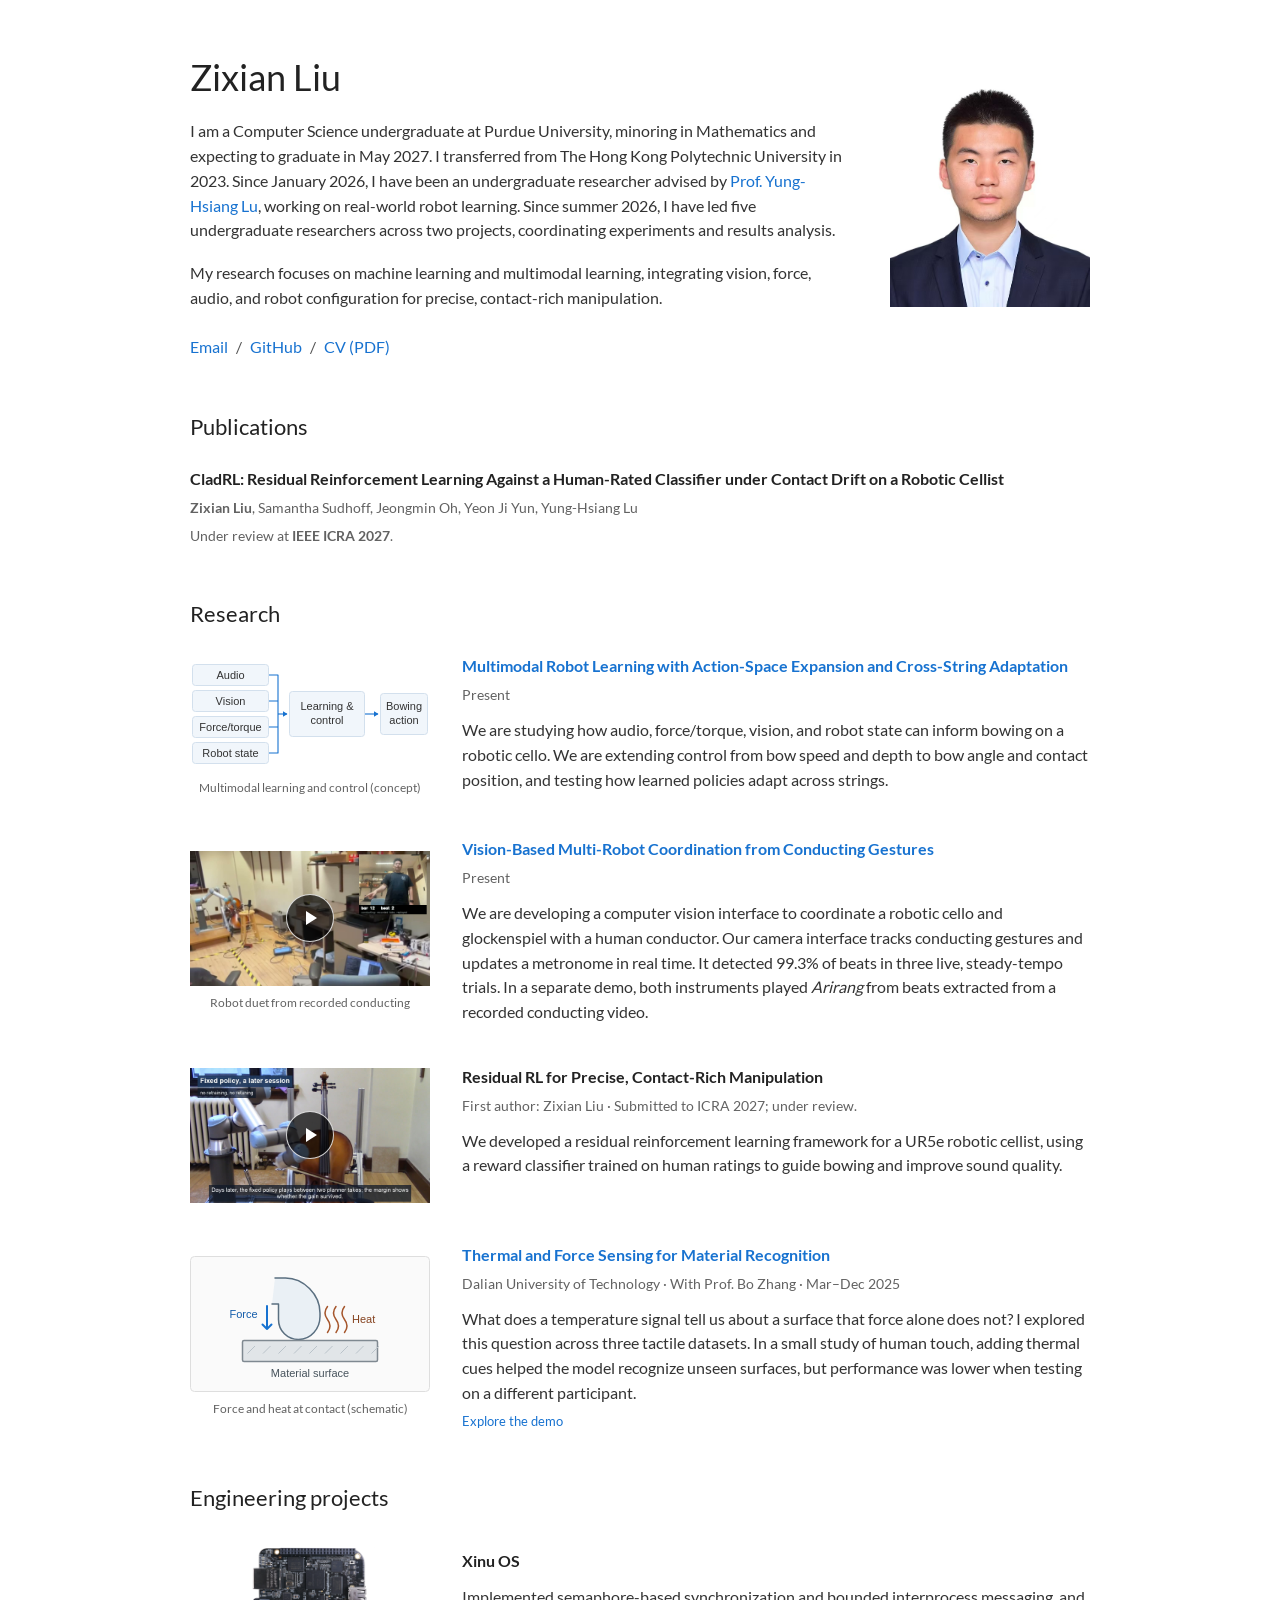
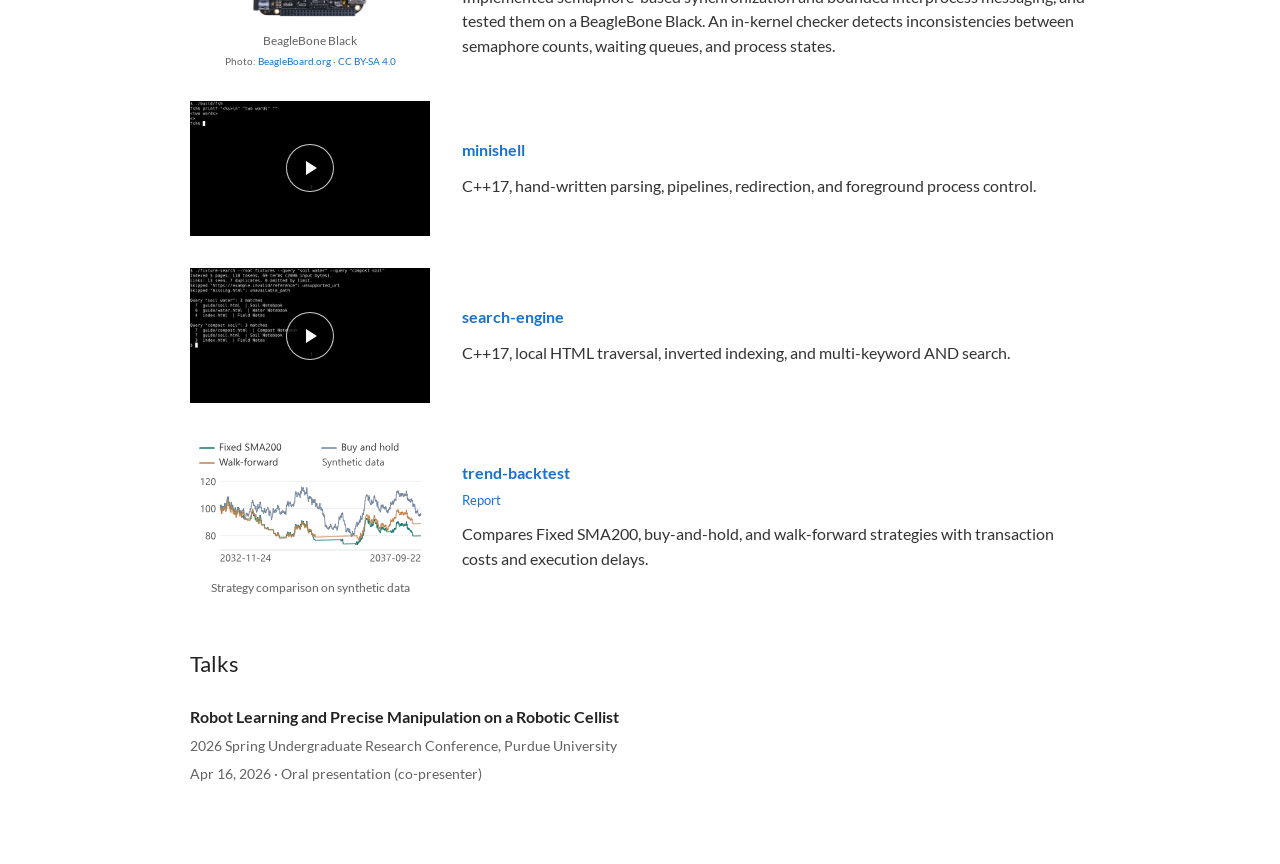
==== index.html @ 32e6c897 "Lead with publications and describe conducting research" ====
<!doctype html>
<html lang="en"><head><meta charset="utf-8"><meta name="viewport" content="width=device-width, initial-scale=1"><meta name="description" content="Zixian Liu, Computer Science undergraduate at Purdue University. Research in robot learning and contact-rich manipulation."><title>Zixian Liu</title><link rel="icon" href="data:,"><link rel="stylesheet" href="styles.css"></head>
<body><a class="skip" href="#main">Skip to content</a>
<main id="main"><header class="intro"><img class="portrait" src="assets/portrait.jpg" alt="Zixian Liu" width="531" height="650"><h1>Zixian Liu</h1><p class="bio bio-history">I am a Computer Science undergraduate at Purdue University, minoring in Mathematics and expecting to graduate in May 2027. I transferred from The Hong Kong Polytechnic University in 2023. Since January 2026, I have been an undergraduate researcher advised by <a href="https://engineering.purdue.edu/~yunglu/" target="_blank" rel="noopener noreferrer">Prof. Yung-Hsiang Lu</a>, working on real-world robot learning. Since summer 2026, I have led five undergraduate researchers across two projects, coordinating experiments and results analysis.</p><p class="bio bio-interests">My research focuses on machine learning and multimodal learning, integrating vision, force, audio, and robot configuration for precise, contact-rich manipulation.</p><p class="links"><a href="mailto:liu3866@purdue.edu">Email</a><span class="separator" aria-hidden="true">/</span><a href="https://github.com/Kevin-Liu-PU" target="_blank" rel="noopener noreferrer">GitHub</a><span class="separator" aria-hidden="true">/</span><a href="assets/Zixian-Liu-CV.pdf" target="_blank" rel="noopener noreferrer">CV (PDF)</a></p></header>
<section id="publications"><h2>Publications</h2>
<article class="talk-item"><h3>CladRL: Residual Reinforcement Learning Against a Human-Rated Classifier under Contact Drift on a Robotic Cellist</h3>
<p class="meta"><strong>Zixian Liu</strong>, Samantha Sudhoff, Jeongmin Oh, Yeon Ji Yun, Yung-Hsiang Lu</p>
<p class="meta">Under review at <strong>IEEE ICRA 2027</strong>.</p></article>
</section>
<section id="research"><h2>Research</h2><article class="research-item with-media"><figure class="research-media multimodal-visual"><img src="assets/multimodal-concept.svg" alt="Conceptual flow from audio, vision, force/torque, and robot state through learning and control to bowing action; a research direction, not a fixed implemented architecture." width="240" height="114"><figcaption>Multimodal learning and control (concept)</figcaption></figure><div class="research-text"><h3><a href="https://github.com/Kevin-Liu-PU/robotic-cellist" target="_blank" rel="noopener noreferrer">Multimodal Robot Learning with Action-Space Expansion and Cross-String Adaptation</a></h3><p class="meta">Present</p><p class="description">We are studying how audio, force/torque, vision, and robot state can inform bowing on a robotic cello. We are extending control from bow speed and depth to bow angle and contact position, and testing how learned policies adapt across strings.</p></div></article><article class="research-item project-row" id="hand-gesture-conducting"><figure class="project-visual"><div class="video-player"><div class="video-frame"><video tabindex="0" controls playsinline preload="metadata" width="1136" height="640" poster="assets/projects/robot-duet-poster.jpg" aria-label="A Mini Robotic Concert: Human Conducting and Multi-Robot Coordination demonstration video"><source src="assets/projects/robot-duet.mp4" type="video/mp4">Your browser does not support embedded video. <a href="assets/projects/robot-duet.mp4" target="_blank" rel="noopener noreferrer">Open demo video</a>.</video><button class="video-play" type="button" aria-label="Play A Mini Robotic Concert: Human Conducting and Multi-Robot Coordination demonstration video" hidden><svg viewBox="0 0 24 24" aria-hidden="true" focusable="false"><path d="M8 5v14l11-7z" fill="currentColor"/></svg></button></div><p class="video-status" role="status" hidden></p></div><figcaption>Robot duet from recorded conducting</figcaption></figure><div class="project-summary"><h3><a href="https://github.com/Kevin-Liu-PU/mini-robotic-concert" target="_blank" rel="noopener noreferrer">Vision-Based Multi-Robot Coordination from Conducting Gestures</a></h3><p class="meta">Present</p><p class="description">We are developing a computer vision interface to coordinate a robotic cello and glockenspiel with a human conductor. Our camera interface tracks conducting gestures and updates a metronome in real time. It detected 99.3% of beats in three live, steady-tempo trials. In a separate demo, both instruments played <i>Arirang</i> from beats extracted from a recorded conducting video.</p></div></article><article class="research-item with-media"><figure class="research-media"><div class="video-player"><div class="video-frame"><video tabindex="0" controls playsinline preload="none" width="1280" height="720" poster="assets/robotic-cellist-poster.jpg" aria-label="Robotic Cellist demonstration video"><source src="assets/robotic-cellist-homepage.mp4" type="video/mp4">Your browser does not support embedded video. <a href="assets/robotic-cellist-homepage.mp4" target="_blank" rel="noopener noreferrer">Open demo video</a>.</video><button class="video-play" type="button" aria-label="Play Robotic Cellist demonstration video" hidden><svg viewBox="0 0 24 24" aria-hidden="true" focusable="false"><path d="M8 5v14l11-7z" fill="currentColor"/></svg></button></div><p class="video-status" role="status" hidden></p></div></figure><div class="research-text"><h3>Residual RL for Precise, Contact-Rich Manipulation</h3><p class="meta">First author: Zixian Liu · Submitted to ICRA 2027; under review.</p><p class="description">We developed a residual reinforcement learning framework for a UR5e robotic cellist, using a reward classifier trained on human ratings to guide bowing and improve sound quality.</p></div></article>
<article class="research-item project-row" id="thermal-tactile-sensing">
  <figure class="project-visual"><a href="thermal-tactile-sensing.html" aria-label="Explore the tactile sensing demo"><img src="assets/projects/thermal-tactile-sensing.svg" alt="Illustration of a fingertip contacting a surface, with force and heat flow marked separately." width="480" height="272"></a><figcaption>Force and heat at contact (schematic)</figcaption></figure>
  <div class="project-summary"><h3><a href="thermal-tactile-sensing.html">Thermal and Force Sensing for Material Recognition</a></h3><p class="meta">Dalian University of Technology &middot; With Prof. Bo Zhang &middot; Mar–Dec 2025</p>
  <p class="description">What does a temperature signal tell us about a surface that force alone does not? I explored this question across three tactile datasets. In a small study of human touch, adding thermal cues helped the model recognize unseen surfaces, but performance was lower when testing on a different participant.</p>
  <p class="project-links"><a href="thermal-tactile-sensing.html#demo">Explore the demo</a></p></div>
</article></section>
<section id="projects" class="engineering"><h2>Engineering projects</h2><ul class="project-list"><li class="project-row"><figure class="project-visual xinu-photo"><a class="project-image-link" href="assets/projects/beaglebone-black.webp" aria-label="View BeagleBone Black reference photograph" target="_blank" rel="noopener noreferrer"><img src="assets/projects/beaglebone-black.webp" alt="Official BeagleBone Black reference photograph by BeagleBoard.org." width="2317" height="1508"></a><figcaption>BeagleBone Black<span class="photo-credit">Photo: <a href="https://docs.beagleboard.org/boards/beaglebone/black/ch10.html" target="_blank" rel="noopener noreferrer">BeagleBoard.org</a> &middot; <a href="https://creativecommons.org/licenses/by-sa/4.0/" target="_blank" rel="license noopener noreferrer">CC BY-SA 4.0</a></span></figcaption></figure><div class="project-summary"><h3>Xinu OS</h3><p class="description">Implemented semaphore-based synchronization and bounded interprocess messaging, and tested them on a BeagleBone Black. An in-kernel checker detects inconsistencies between semaphore counts, waiting queues, and process states.</p></div></li><li class="project-row"><figure class="project-visual"><div class="video-player"><div class="video-frame"><video tabindex="0" controls playsinline preload="metadata" width="1348" height="760" poster="assets/projects/minishell-poster.jpg" aria-label="minishell demonstration video"><source src="assets/projects/minishell.mp4" type="video/mp4">Your browser does not support embedded video. <a href="assets/projects/minishell.mp4" target="_blank" rel="noopener noreferrer">Open video</a>.</video><button class="video-play" type="button" aria-label="Play minishell demonstration video" hidden><svg viewBox="0 0 24 24" aria-hidden="true" focusable="false"><path d="M8 5v14l11-7z" fill="currentColor"/></svg></button></div><p class="video-status" role="status" hidden></p></div></figure><div class="project-summary"><h3><a href="https://github.com/Kevin-Liu-PU/minishell" target="_blank" rel="noopener noreferrer">minishell</a></h3><p class="description">C++17, hand-written parsing, pipelines, redirection, and foreground process control.</p></div></li><li class="project-row"><figure class="project-visual"><div class="video-player"><div class="video-frame"><video tabindex="0" controls playsinline preload="metadata" width="1348" height="760" poster="assets/projects/search-engine-poster.jpg" aria-label="search-engine demonstration video"><source src="assets/projects/search-engine.mp4" type="video/mp4">Your browser does not support embedded video. <a href="assets/projects/search-engine.mp4" target="_blank" rel="noopener noreferrer">Open video</a>.</video><button class="video-play" type="button" aria-label="Play search-engine demonstration video" hidden><svg viewBox="0 0 24 24" aria-hidden="true" focusable="false"><path d="M8 5v14l11-7z" fill="currentColor"/></svg></button></div><p class="video-status" role="status" hidden></p></div></figure><div class="project-summary"><h3><a href="https://github.com/Kevin-Liu-PU/search-engine" target="_blank" rel="noopener noreferrer">search-engine</a></h3><p class="description">C++17, local HTML traversal, inverted indexing, and multi-keyword AND search.</p></div></li><li class="project-row"><figure class="project-visual"><a class="project-image-link" href="assets/projects/trend-backtest-comparison.svg" aria-label="View the three-strategy comparison on synthetic data" target="_blank" rel="noopener noreferrer"><img src="assets/projects/trend-backtest-comparison.svg" alt="Synthetic data equity curves for Fixed SMA200, Buy and hold, and Walk-forward strategies over the same evaluation period, all starting at 100." width="240" height="136"></a><figcaption>Strategy comparison on synthetic data</figcaption></figure><div class="project-summary"><h3><a href="https://github.com/Kevin-Liu-PU/trend-backtest" target="_blank" rel="noopener noreferrer">trend-backtest</a></h3><p class="project-links"><a href="https://kevin-liu-pu.github.io/trend-backtest/" target="_blank" rel="noopener noreferrer">Report</a></p><p class="description">Compares Fixed SMA200, buy-and-hold, and walk-forward strategies with transaction costs and execution delays.</p></div></li></ul></section>
<section id="talks"><h2>Talks</h2><article class="talk-item"><h3>Robot Learning and Precise Manipulation on a Robotic Cellist</h3><p class="meta">2026 Spring Undergraduate Research Conference, Purdue University</p><p class="meta"><time datetime="2026-04-16">Apr 16, 2026</time> &middot; Oral presentation (co-presenter)</p></article></section>
</main><script src="video.js" defer></script></body></html>
---- styles.css ----
@font-face { font-family: Lato; font-style: normal; font-weight: 400; font-display: swap; src: url('assets/fonts/Lato-Regular.woff2') format('woff2'); }
@font-face { font-family: Lato; font-style: normal; font-weight: 700; font-display: swap; src: url('assets/fonts/Lato-Bold.woff2') format('woff2'); }
* { box-sizing: border-box; }
html { scroll-behavior: smooth; }
body { margin: 0; background: #fff; color: #333; font: 16px/1.55 Lato, Arial, sans-serif; }
main { width: min(100% - 64px, 900px); margin: 56px auto 80px; }
h1, h2, h3, p { margin: 0; }
h1 { grid-area: name; font-size: 36px; line-height: 1.2; font-weight: 400; color: #222; margin-bottom: 20px; }
h2 { font-size: 22px; line-height: 1.35; font-weight: 400; color: #222; margin-bottom: 26px; }
h3 { font-size: 16px; line-height: 1.5; font-weight: 700; color: #222; }
p + p { margin-top: 18px; }
a { color: #1772d0; text-decoration: none; }
a:hover { text-decoration: underline; }
a:focus-visible { outline: 2px solid #1772d0; outline-offset: 3px; }
strong { font-weight: 700; }
.intro { display: grid; grid-template-columns: minmax(0, 1fr) 200px; grid-template-areas: "name photo" "history photo" "interests photo" "links photo"; column-gap: 48px; align-items: start; }
.bio-history { grid-area: history; }
.bio-interests { grid-area: interests; }
.engineering .project-list { list-style: none; margin: 0; padding: 0; }
.project-row { display: grid; grid-template-columns: 240px minmax(0, 1fr); gap: 32px; align-items: center; }
.project-row + .project-row { margin-top: 32px; }
.project-visual { width: 240px; max-width: 100%; margin: 0; }
.project-image-link { display: block; cursor: zoom-in; }
.project-visual img { display: block; width: 100%; height: auto; }
.project-visual figcaption, .multimodal-visual figcaption { margin-top: 8px; color: #626262; font-size: 12px; line-height: 1.5; text-align: center; }
.photo-credit { display: block; margin-top: 4px; font-size: 10px; line-height: 1.5; }
.xinu-photo .project-image-link { width: 130px; max-width: 100%; margin-inline: auto; }
.project-summary { min-width: 0; }
.project-summary .project-links { display: flex; flex-wrap: wrap; gap: 8px 16px; margin-top: 6px; font-size: 13px; line-height: 1.5; }
.project-visual video { display: block; width: 100%; height: auto; background: #000; }
.portrait { grid-area: photo; display: block; width: 200px; height: auto; margin-top: 6px; }
.links { grid-area: links; margin-top: 24px; }
.links .separator { padding: 0 8px; color: #555; }
section { margin-top: 52px; }
article + article { margin-top: 40px; }
.meta { color: #626262; font-size: 14px; line-height: 1.55; margin-top: 6px; }
.description { max-width: 72ch; margin-top: 12px; }
.with-media { display: flex; align-items: flex-start; gap: 32px; }
.research-media { flex: 0 0 240px; margin: 3px 0 0; }
.multimodal-visual { width: 240px; max-width: 100%; }
.multimodal-visual img { display: block; width: 100%; height: auto; }
.research-media video { display: block; width: 100%; height: auto; aspect-ratio: 16 / 9; background: #000; }
.video-frame { position: relative; }
.video-play { position: absolute; top: 50%; left: 50%; transform: translate(-50%, -50%); display: grid; place-items: center; width: 48px; height: 48px; padding: 0; border: 1px solid rgba(255, 255, 255, .8); border-radius: 50%; background: rgba(0, 0, 0, .68); color: #fff; cursor: pointer; touch-action: manipulation; }
.video-play svg { display: block; width: 24px; height: 24px; }
.video-play:hover { background: rgba(0, 0, 0, .82); }
.video-play:focus-visible { outline: 3px solid #1772d0; outline-offset: 3px; }
.video-play:disabled { cursor: wait; }
.video-status { margin-top: 6px; color: #626262; font-size: 12px; line-height: 1.4; }
.video-play[hidden], .video-status[hidden] { display: none; }
.research-text { min-width: 0; }
.skip { position: absolute; top: -70px; left: 20px; padding: 6px 10px; background: #fff; }
.skip:focus { top: 5px; }
@media (max-width: 680px) {
  main { width: calc(100% - 40px); margin: 32px auto 56px; }
  .intro { grid-template-columns: minmax(0, 1fr) 96px; grid-template-areas: "name photo" "history history" "interests interests" "links links"; column-gap: 24px; }
  h1 { align-self: center; font-size: 32px; margin-bottom: 0; }
  .portrait { width: 96px; margin: 0; }
  .bio-history { margin-top: 24px; }
  .links { margin-top: 22px; }
  h2 { margin-bottom: 24px; }
  .with-media { display: block; }
  .research-media { max-width: 560px; margin: 0 0 20px; }
  .multimodal-visual { width: 100%; max-width: 320px; }
  .project-row { display: block; }
  .project-row + .project-row { margin-top: 32px; }
  .project-visual { width: 100%; max-width: 320px; margin-bottom: 16px; }
  section { margin-top: 40px; }
  article + article { margin-top: 34px; }
}
@media (prefers-reduced-motion: reduce) { html { scroll-behavior: auto; } }
@media print { .skip { display: none; } main { width: 100%; margin: 0; } section, article { break-inside: avoid; } a { color: inherit; } }
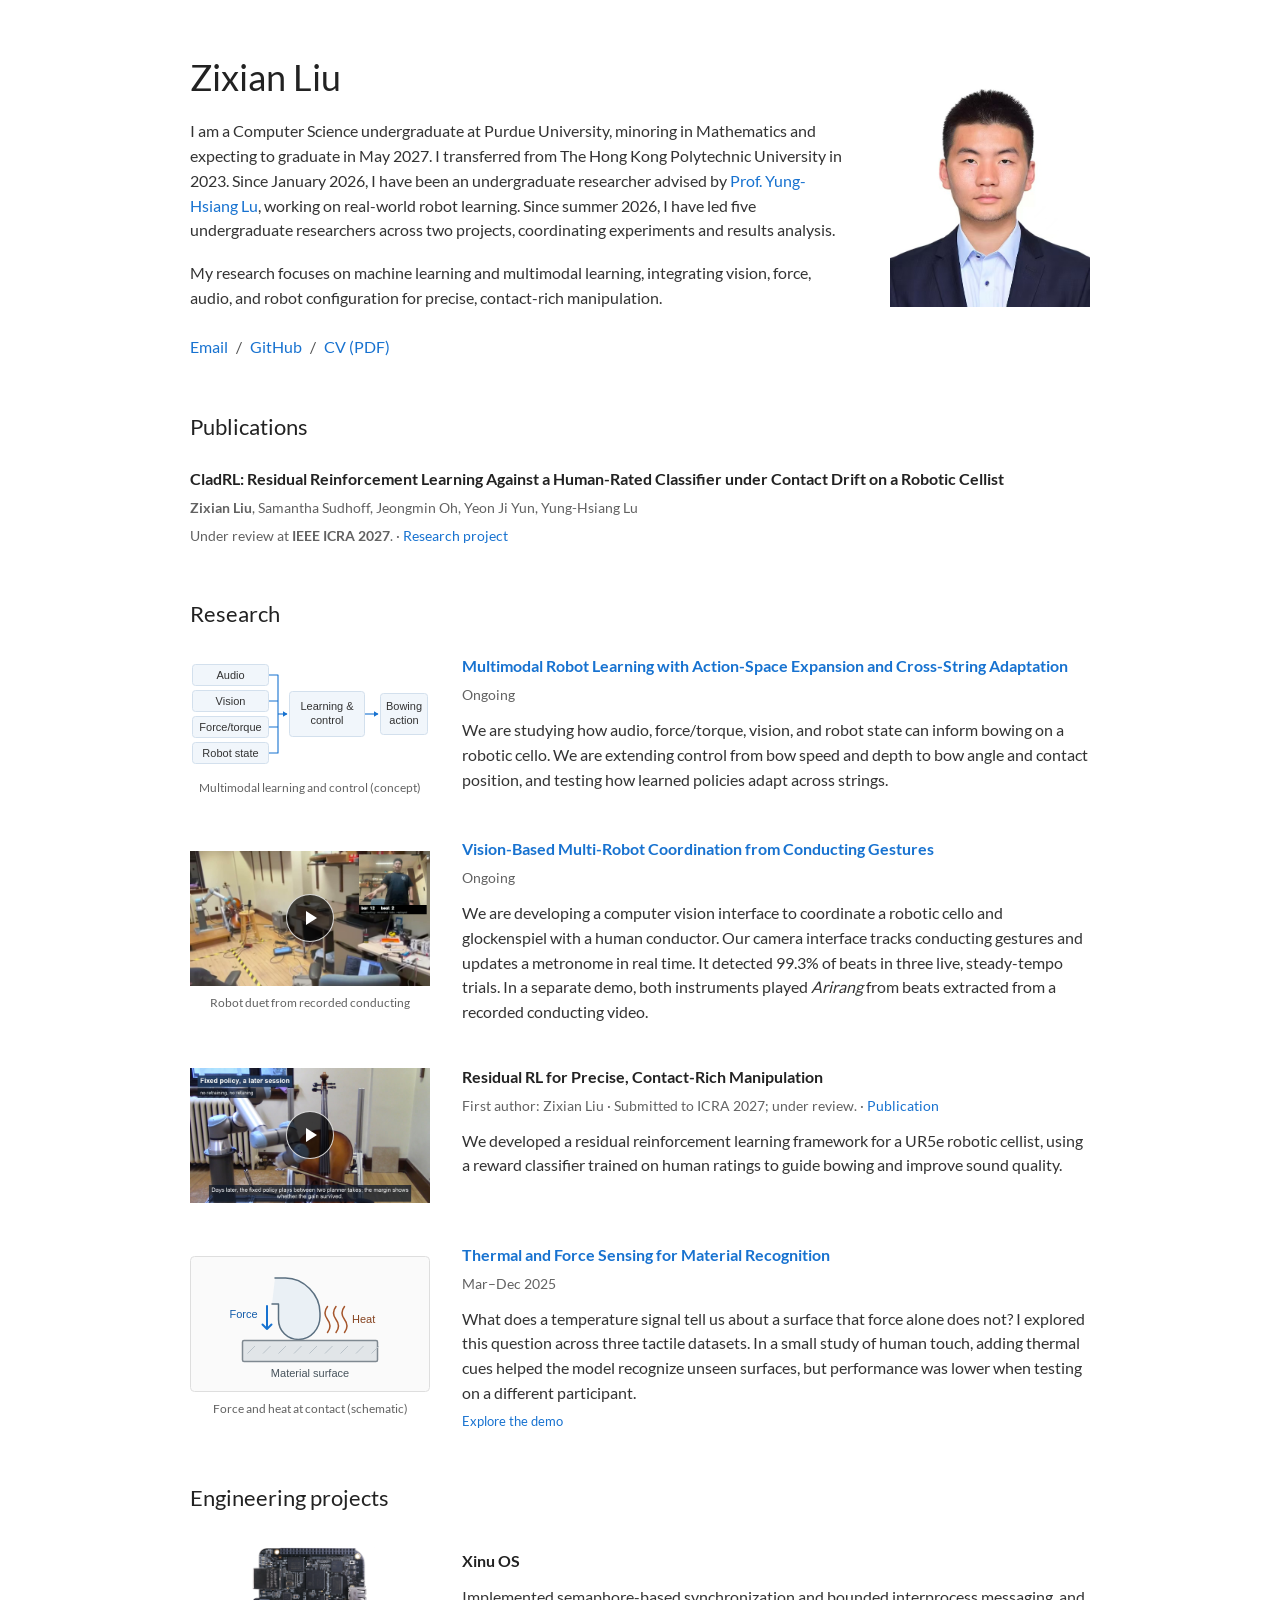
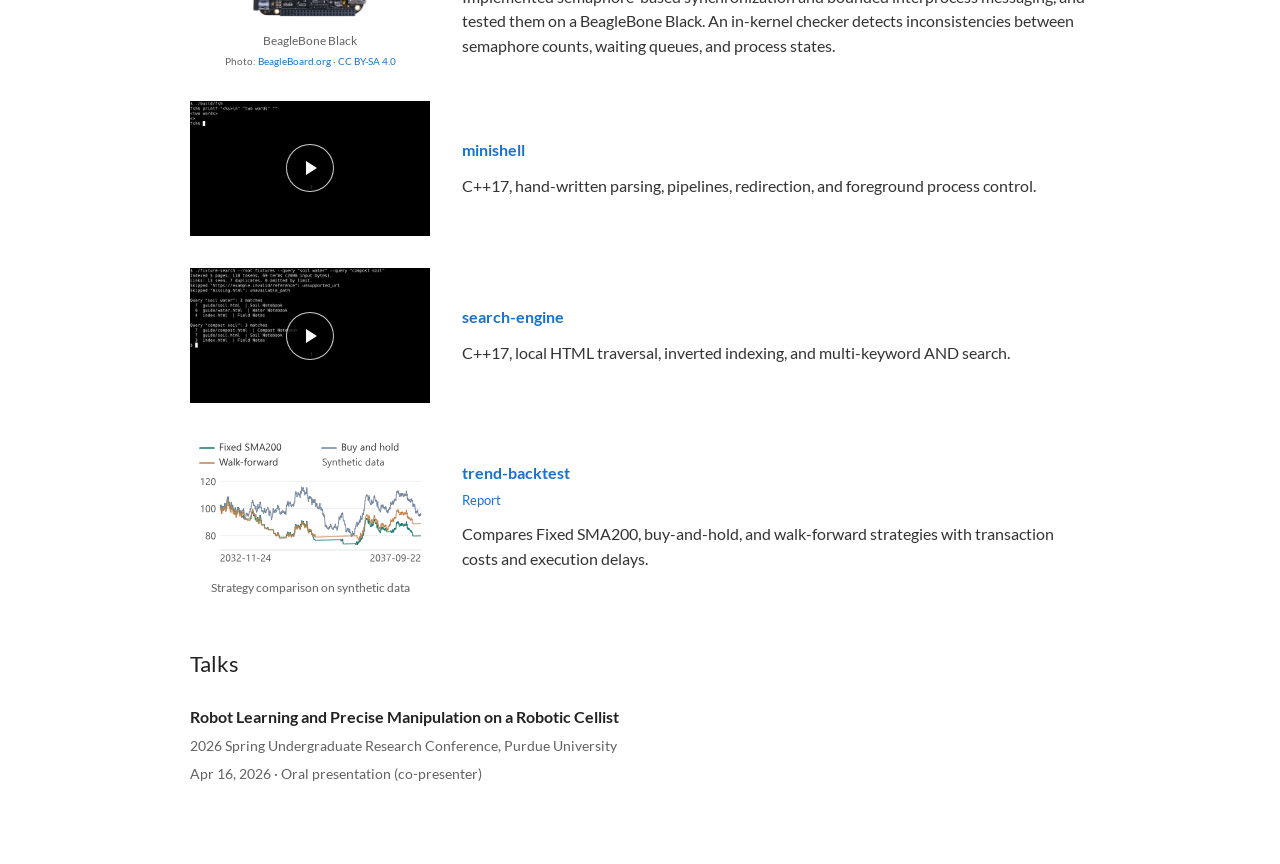
==== commit 4279500b: "Link CladRL publication to research and align project labels" ====
--- a/index.html
+++ b/index.html
@@ -3,14 +3,14 @@
 <body><a class="skip" href="#main">Skip to content</a>
 <main id="main"><header class="intro"><img class="portrait" src="assets/portrait.jpg" alt="Zixian Liu" width="531" height="650"><h1>Zixian Liu</h1><p class="bio bio-history">I am a Computer Science undergraduate at Purdue University, minoring in Mathematics and expecting to graduate in May 2027. I transferred from The Hong Kong Polytechnic University in 2023. Since January 2026, I have been an undergraduate researcher advised by <a href="https://engineering.purdue.edu/~yunglu/" target="_blank" rel="noopener noreferrer">Prof. Yung-Hsiang Lu</a>, working on real-world robot learning. Since summer 2026, I have led five undergraduate researchers across two projects, coordinating experiments and results analysis.</p><p class="bio bio-interests">My research focuses on machine learning and multimodal learning, integrating vision, force, audio, and robot configuration for precise, contact-rich manipulation.</p><p class="links"><a href="mailto:liu3866@purdue.edu">Email</a><span class="separator" aria-hidden="true">/</span><a href="https://github.com/Kevin-Liu-PU" target="_blank" rel="noopener noreferrer">GitHub</a><span class="separator" aria-hidden="true">/</span><a href="assets/Zixian-Liu-CV.pdf" target="_blank" rel="noopener noreferrer">CV (PDF)</a></p></header>
 <section id="publications"><h2>Publications</h2>
-<article class="talk-item"><h3>CladRL: Residual Reinforcement Learning Against a Human-Rated Classifier under Contact Drift on a Robotic Cellist</h3>
+<article class="talk-item" id="cladrl-publication"><h3>CladRL: Residual Reinforcement Learning Against a Human-Rated Classifier under Contact Drift on a Robotic Cellist</h3>
 <p class="meta"><strong>Zixian Liu</strong>, Samantha Sudhoff, Jeongmin Oh, Yeon Ji Yun, Yung-Hsiang Lu</p>
-<p class="meta">Under review at <strong>IEEE ICRA 2027</strong>.</p></article>
+<p class="meta">Under review at <strong>IEEE ICRA 2027</strong>. &middot; <a href="#residual-rl">Research project</a></p></article>
 </section>
-<section id="research"><h2>Research</h2><article class="research-item with-media"><figure class="research-media multimodal-visual"><img src="assets/multimodal-concept.svg" alt="Conceptual flow from audio, vision, force/torque, and robot state through learning and control to bowing action; a research direction, not a fixed implemented architecture." width="240" height="114"><figcaption>Multimodal learning and control (concept)</figcaption></figure><div class="research-text"><h3><a href="https://github.com/Kevin-Liu-PU/robotic-cellist" target="_blank" rel="noopener noreferrer">Multimodal Robot Learning with Action-Space Expansion and Cross-String Adaptation</a></h3><p class="meta">Present</p><p class="description">We are studying how audio, force/torque, vision, and robot state can inform bowing on a robotic cello. We are extending control from bow speed and depth to bow angle and contact position, and testing how learned policies adapt across strings.</p></div></article><article class="research-item project-row" id="hand-gesture-conducting"><figure class="project-visual"><div class="video-player"><div class="video-frame"><video tabindex="0" controls playsinline preload="metadata" width="1136" height="640" poster="assets/projects/robot-duet-poster.jpg" aria-label="A Mini Robotic Concert: Human Conducting and Multi-Robot Coordination demonstration video"><source src="assets/projects/robot-duet.mp4" type="video/mp4">Your browser does not support embedded video. <a href="assets/projects/robot-duet.mp4" target="_blank" rel="noopener noreferrer">Open demo video</a>.</video><button class="video-play" type="button" aria-label="Play A Mini Robotic Concert: Human Conducting and Multi-Robot Coordination demonstration video" hidden><svg viewBox="0 0 24 24" aria-hidden="true" focusable="false"><path d="M8 5v14l11-7z" fill="currentColor"/></svg></button></div><p class="video-status" role="status" hidden></p></div><figcaption>Robot duet from recorded conducting</figcaption></figure><div class="project-summary"><h3><a href="https://github.com/Kevin-Liu-PU/mini-robotic-concert" target="_blank" rel="noopener noreferrer">Vision-Based Multi-Robot Coordination from Conducting Gestures</a></h3><p class="meta">Present</p><p class="description">We are developing a computer vision interface to coordinate a robotic cello and glockenspiel with a human conductor. Our camera interface tracks conducting gestures and updates a metronome in real time. It detected 99.3% of beats in three live, steady-tempo trials. In a separate demo, both instruments played <i>Arirang</i> from beats extracted from a recorded conducting video.</p></div></article><article class="research-item with-media"><figure class="research-media"><div class="video-player"><div class="video-frame"><video tabindex="0" controls playsinline preload="none" width="1280" height="720" poster="assets/robotic-cellist-poster.jpg" aria-label="Robotic Cellist demonstration video"><source src="assets/robotic-cellist-homepage.mp4" type="video/mp4">Your browser does not support embedded video. <a href="assets/robotic-cellist-homepage.mp4" target="_blank" rel="noopener noreferrer">Open demo video</a>.</video><button class="video-play" type="button" aria-label="Play Robotic Cellist demonstration video" hidden><svg viewBox="0 0 24 24" aria-hidden="true" focusable="false"><path d="M8 5v14l11-7z" fill="currentColor"/></svg></button></div><p class="video-status" role="status" hidden></p></div></figure><div class="research-text"><h3>Residual RL for Precise, Contact-Rich Manipulation</h3><p class="meta">First author: Zixian Liu · Submitted to ICRA 2027; under review.</p><p class="description">We developed a residual reinforcement learning framework for a UR5e robotic cellist, using a reward classifier trained on human ratings to guide bowing and improve sound quality.</p></div></article>
+<section id="research"><h2>Research</h2><article class="research-item with-media"><figure class="research-media multimodal-visual"><img src="assets/multimodal-concept.svg" alt="Conceptual flow from audio, vision, force/torque, and robot state through learning and control to bowing action; a research direction, not a fixed implemented architecture." width="240" height="114"><figcaption>Multimodal learning and control (concept)</figcaption></figure><div class="research-text"><h3><a href="https://github.com/Kevin-Liu-PU/robotic-cellist" target="_blank" rel="noopener noreferrer">Multimodal Robot Learning with Action-Space Expansion and Cross-String Adaptation</a></h3><p class="meta">Ongoing</p><p class="description">We are studying how audio, force/torque, vision, and robot state can inform bowing on a robotic cello. We are extending control from bow speed and depth to bow angle and contact position, and testing how learned policies adapt across strings.</p></div></article><article class="research-item project-row" id="hand-gesture-conducting"><figure class="project-visual"><div class="video-player"><div class="video-frame"><video tabindex="0" controls playsinline preload="metadata" width="1136" height="640" poster="assets/projects/robot-duet-poster.jpg" aria-label="A Mini Robotic Concert: Human Conducting and Multi-Robot Coordination demonstration video"><source src="assets/projects/robot-duet.mp4" type="video/mp4">Your browser does not support embedded video. <a href="assets/projects/robot-duet.mp4" target="_blank" rel="noopener noreferrer">Open demo video</a>.</video><button class="video-play" type="button" aria-label="Play A Mini Robotic Concert: Human Conducting and Multi-Robot Coordination demonstration video" hidden><svg viewBox="0 0 24 24" aria-hidden="true" focusable="false"><path d="M8 5v14l11-7z" fill="currentColor"/></svg></button></div><p class="video-status" role="status" hidden></p></div><figcaption>Robot duet from recorded conducting</figcaption></figure><div class="project-summary"><h3><a href="https://github.com/Kevin-Liu-PU/mini-robotic-concert" target="_blank" rel="noopener noreferrer">Vision-Based Multi-Robot Coordination from Conducting Gestures</a></h3><p class="meta">Ongoing</p><p class="description">We are developing a computer vision interface to coordinate a robotic cello and glockenspiel with a human conductor. Our camera interface tracks conducting gestures and updates a metronome in real time. It detected 99.3% of beats in three live, steady-tempo trials. In a separate demo, both instruments played <i>Arirang</i> from beats extracted from a recorded conducting video.</p></div></article><article class="research-item with-media"><figure class="research-media"><div class="video-player"><div class="video-frame"><video tabindex="0" controls playsinline preload="none" width="1280" height="720" poster="assets/robotic-cellist-poster.jpg" aria-label="Robotic Cellist demonstration video"><source src="assets/robotic-cellist-homepage.mp4" type="video/mp4">Your browser does not support embedded video. <a href="assets/robotic-cellist-homepage.mp4" target="_blank" rel="noopener noreferrer">Open demo video</a>.</video><button class="video-play" type="button" aria-label="Play Robotic Cellist demonstration video" hidden><svg viewBox="0 0 24 24" aria-hidden="true" focusable="false"><path d="M8 5v14l11-7z" fill="currentColor"/></svg></button></div><p class="video-status" role="status" hidden></p></div></figure><div class="research-text"><h3 id="residual-rl">Residual RL for Precise, Contact-Rich Manipulation</h3><p class="meta">First author: Zixian Liu · Submitted to ICRA 2027; under review. &middot; <a href="#cladrl-publication">Publication</a></p><p class="description">We developed a residual reinforcement learning framework for a UR5e robotic cellist, using a reward classifier trained on human ratings to guide bowing and improve sound quality.</p></div></article>
 <article class="research-item project-row" id="thermal-tactile-sensing">
   <figure class="project-visual"><a href="thermal-tactile-sensing.html" aria-label="Explore the tactile sensing demo"><img src="assets/projects/thermal-tactile-sensing.svg" alt="Illustration of a fingertip contacting a surface, with force and heat flow marked separately." width="480" height="272"></a><figcaption>Force and heat at contact (schematic)</figcaption></figure>
-  <div class="project-summary"><h3><a href="thermal-tactile-sensing.html">Thermal and Force Sensing for Material Recognition</a></h3><p class="meta">Dalian University of Technology &middot; With Prof. Bo Zhang &middot; Mar–Dec 2025</p>
+  <div class="project-summary"><h3><a href="thermal-tactile-sensing.html">Thermal and Force Sensing for Material Recognition</a></h3><p class="meta">Mar–Dec 2025</p>
   <p class="description">What does a temperature signal tell us about a surface that force alone does not? I explored this question across three tactile datasets. In a small study of human touch, adding thermal cues helped the model recognize unseen surfaces, but performance was lower when testing on a different participant.</p>
   <p class="project-links"><a href="thermal-tactile-sensing.html#demo">Explore the demo</a></p></div>
 </article></section>
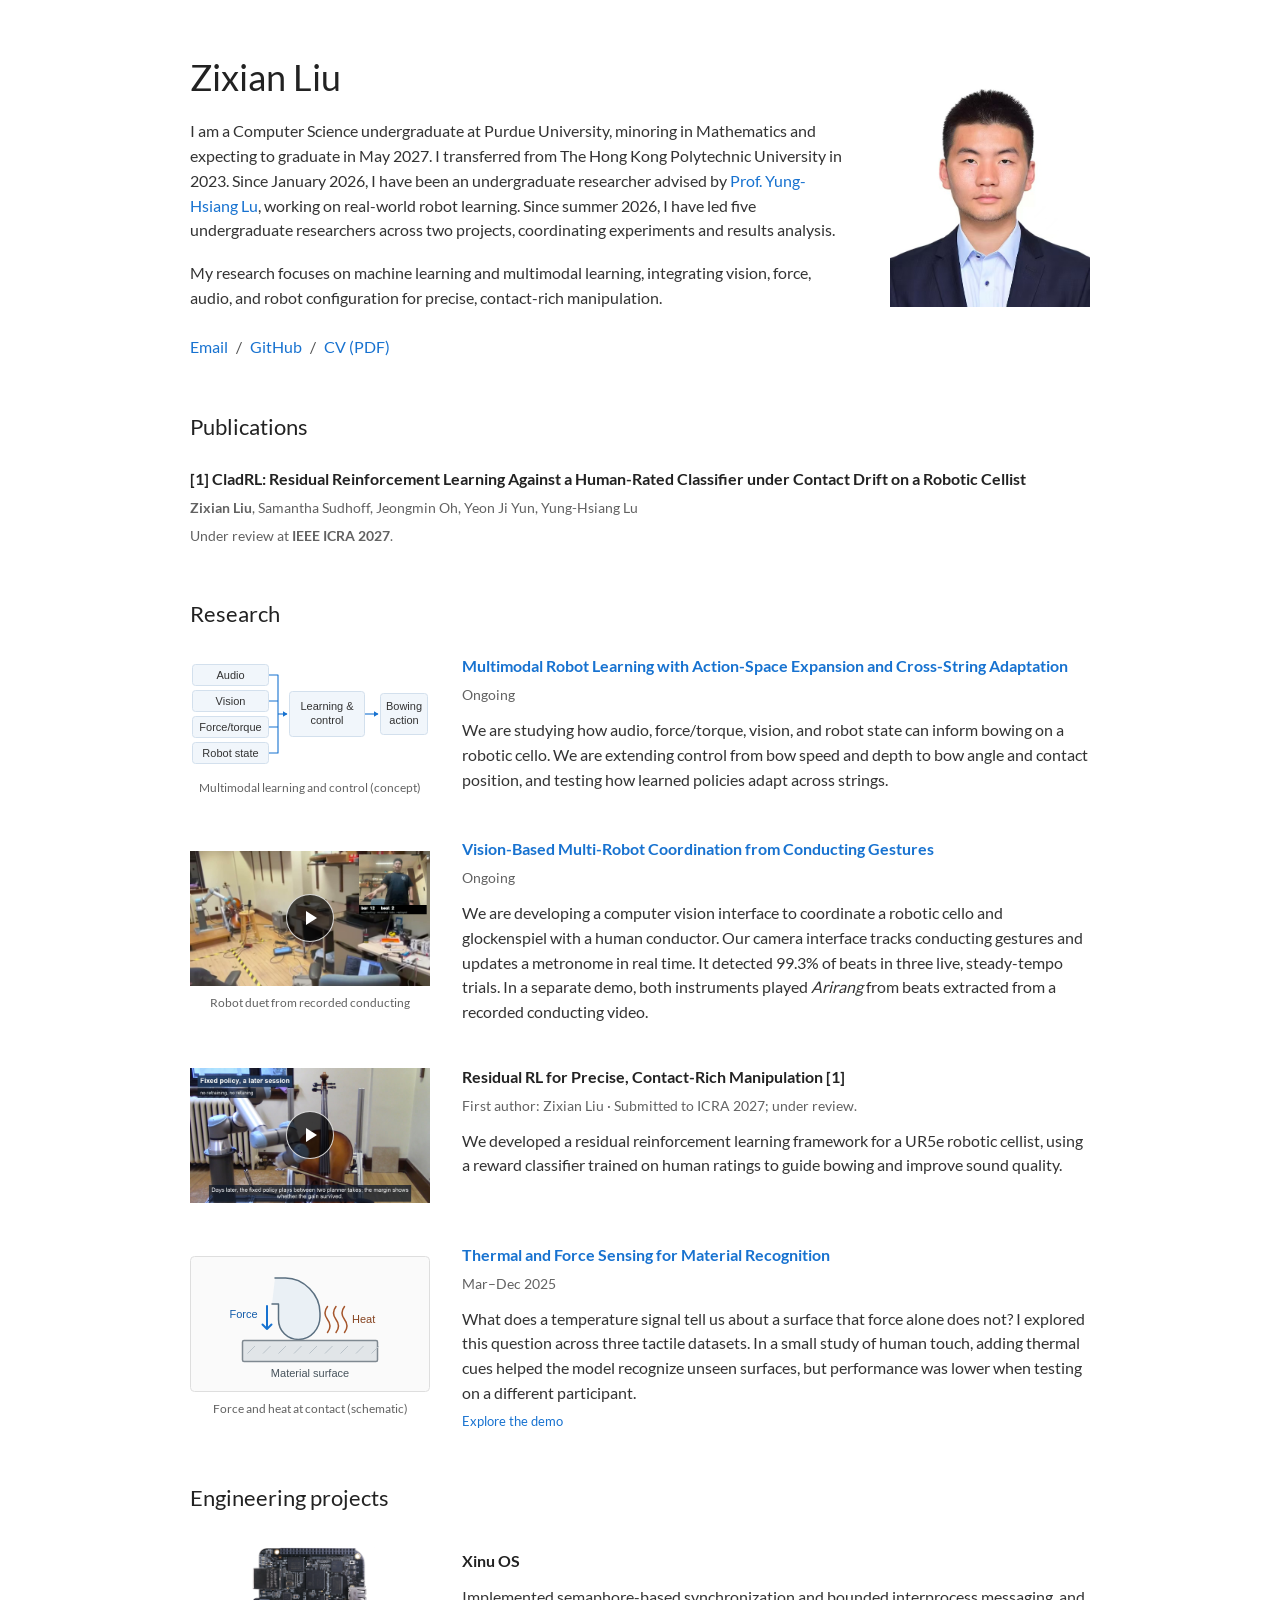
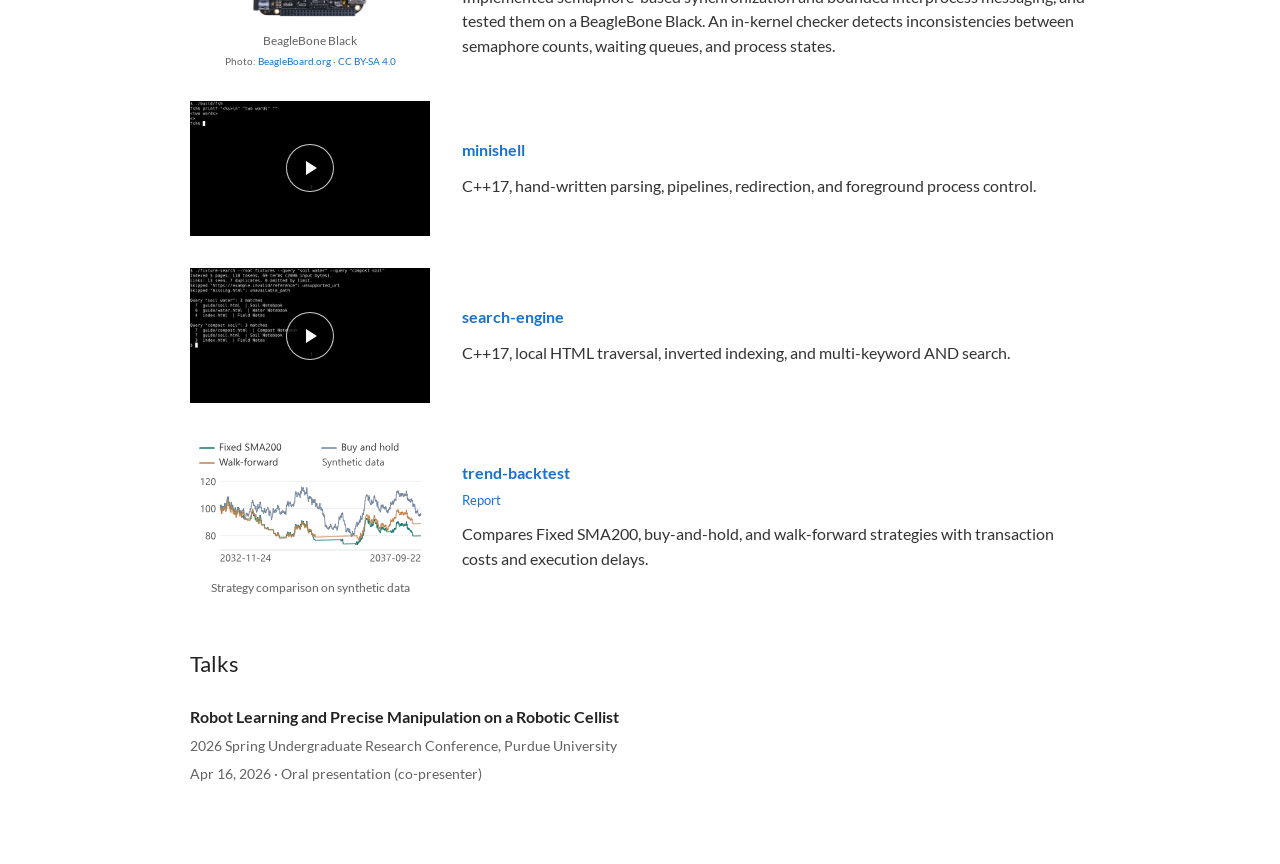
==== commit 6cb800ca: "Use matching reference numbers for CladRL and its research entry" ====
--- a/index.html
+++ b/index.html
@@ -3,11 +3,11 @@
 <body><a class="skip" href="#main">Skip to content</a>
 <main id="main"><header class="intro"><img class="portrait" src="assets/portrait.jpg" alt="Zixian Liu" width="531" height="650"><h1>Zixian Liu</h1><p class="bio bio-history">I am a Computer Science undergraduate at Purdue University, minoring in Mathematics and expecting to graduate in May 2027. I transferred from The Hong Kong Polytechnic University in 2023. Since January 2026, I have been an undergraduate researcher advised by <a href="https://engineering.purdue.edu/~yunglu/" target="_blank" rel="noopener noreferrer">Prof. Yung-Hsiang Lu</a>, working on real-world robot learning. Since summer 2026, I have led five undergraduate researchers across two projects, coordinating experiments and results analysis.</p><p class="bio bio-interests">My research focuses on machine learning and multimodal learning, integrating vision, force, audio, and robot configuration for precise, contact-rich manipulation.</p><p class="links"><a href="mailto:liu3866@purdue.edu">Email</a><span class="separator" aria-hidden="true">/</span><a href="https://github.com/Kevin-Liu-PU" target="_blank" rel="noopener noreferrer">GitHub</a><span class="separator" aria-hidden="true">/</span><a href="assets/Zixian-Liu-CV.pdf" target="_blank" rel="noopener noreferrer">CV (PDF)</a></p></header>
 <section id="publications"><h2>Publications</h2>
-<article class="talk-item" id="cladrl-publication"><h3>CladRL: Residual Reinforcement Learning Against a Human-Rated Classifier under Contact Drift on a Robotic Cellist</h3>
+<article class="talk-item"><h3>[1] CladRL: Residual Reinforcement Learning Against a Human-Rated Classifier under Contact Drift on a Robotic Cellist</h3>
 <p class="meta"><strong>Zixian Liu</strong>, Samantha Sudhoff, Jeongmin Oh, Yeon Ji Yun, Yung-Hsiang Lu</p>
-<p class="meta">Under review at <strong>IEEE ICRA 2027</strong>. &middot; <a href="#residual-rl">Research project</a></p></article>
+<p class="meta">Under review at <strong>IEEE ICRA 2027</strong>.</p></article>
 </section>
-<section id="research"><h2>Research</h2><article class="research-item with-media"><figure class="research-media multimodal-visual"><img src="assets/multimodal-concept.svg" alt="Conceptual flow from audio, vision, force/torque, and robot state through learning and control to bowing action; a research direction, not a fixed implemented architecture." width="240" height="114"><figcaption>Multimodal learning and control (concept)</figcaption></figure><div class="research-text"><h3><a href="https://github.com/Kevin-Liu-PU/robotic-cellist" target="_blank" rel="noopener noreferrer">Multimodal Robot Learning with Action-Space Expansion and Cross-String Adaptation</a></h3><p class="meta">Ongoing</p><p class="description">We are studying how audio, force/torque, vision, and robot state can inform bowing on a robotic cello. We are extending control from bow speed and depth to bow angle and contact position, and testing how learned policies adapt across strings.</p></div></article><article class="research-item project-row" id="hand-gesture-conducting"><figure class="project-visual"><div class="video-player"><div class="video-frame"><video tabindex="0" controls playsinline preload="metadata" width="1136" height="640" poster="assets/projects/robot-duet-poster.jpg" aria-label="A Mini Robotic Concert: Human Conducting and Multi-Robot Coordination demonstration video"><source src="assets/projects/robot-duet.mp4" type="video/mp4">Your browser does not support embedded video. <a href="assets/projects/robot-duet.mp4" target="_blank" rel="noopener noreferrer">Open demo video</a>.</video><button class="video-play" type="button" aria-label="Play A Mini Robotic Concert: Human Conducting and Multi-Robot Coordination demonstration video" hidden><svg viewBox="0 0 24 24" aria-hidden="true" focusable="false"><path d="M8 5v14l11-7z" fill="currentColor"/></svg></button></div><p class="video-status" role="status" hidden></p></div><figcaption>Robot duet from recorded conducting</figcaption></figure><div class="project-summary"><h3><a href="https://github.com/Kevin-Liu-PU/mini-robotic-concert" target="_blank" rel="noopener noreferrer">Vision-Based Multi-Robot Coordination from Conducting Gestures</a></h3><p class="meta">Ongoing</p><p class="description">We are developing a computer vision interface to coordinate a robotic cello and glockenspiel with a human conductor. Our camera interface tracks conducting gestures and updates a metronome in real time. It detected 99.3% of beats in three live, steady-tempo trials. In a separate demo, both instruments played <i>Arirang</i> from beats extracted from a recorded conducting video.</p></div></article><article class="research-item with-media"><figure class="research-media"><div class="video-player"><div class="video-frame"><video tabindex="0" controls playsinline preload="none" width="1280" height="720" poster="assets/robotic-cellist-poster.jpg" aria-label="Robotic Cellist demonstration video"><source src="assets/robotic-cellist-homepage.mp4" type="video/mp4">Your browser does not support embedded video. <a href="assets/robotic-cellist-homepage.mp4" target="_blank" rel="noopener noreferrer">Open demo video</a>.</video><button class="video-play" type="button" aria-label="Play Robotic Cellist demonstration video" hidden><svg viewBox="0 0 24 24" aria-hidden="true" focusable="false"><path d="M8 5v14l11-7z" fill="currentColor"/></svg></button></div><p class="video-status" role="status" hidden></p></div></figure><div class="research-text"><h3 id="residual-rl">Residual RL for Precise, Contact-Rich Manipulation</h3><p class="meta">First author: Zixian Liu · Submitted to ICRA 2027; under review. &middot; <a href="#cladrl-publication">Publication</a></p><p class="description">We developed a residual reinforcement learning framework for a UR5e robotic cellist, using a reward classifier trained on human ratings to guide bowing and improve sound quality.</p></div></article>
+<section id="research"><h2>Research</h2><article class="research-item with-media"><figure class="research-media multimodal-visual"><img src="assets/multimodal-concept.svg" alt="Conceptual flow from audio, vision, force/torque, and robot state through learning and control to bowing action; a research direction, not a fixed implemented architecture." width="240" height="114"><figcaption>Multimodal learning and control (concept)</figcaption></figure><div class="research-text"><h3><a href="https://github.com/Kevin-Liu-PU/robotic-cellist" target="_blank" rel="noopener noreferrer">Multimodal Robot Learning with Action-Space Expansion and Cross-String Adaptation</a></h3><p class="meta">Ongoing</p><p class="description">We are studying how audio, force/torque, vision, and robot state can inform bowing on a robotic cello. We are extending control from bow speed and depth to bow angle and contact position, and testing how learned policies adapt across strings.</p></div></article><article class="research-item project-row" id="hand-gesture-conducting"><figure class="project-visual"><div class="video-player"><div class="video-frame"><video tabindex="0" controls playsinline preload="metadata" width="1136" height="640" poster="assets/projects/robot-duet-poster.jpg" aria-label="A Mini Robotic Concert: Human Conducting and Multi-Robot Coordination demonstration video"><source src="assets/projects/robot-duet.mp4" type="video/mp4">Your browser does not support embedded video. <a href="assets/projects/robot-duet.mp4" target="_blank" rel="noopener noreferrer">Open demo video</a>.</video><button class="video-play" type="button" aria-label="Play A Mini Robotic Concert: Human Conducting and Multi-Robot Coordination demonstration video" hidden><svg viewBox="0 0 24 24" aria-hidden="true" focusable="false"><path d="M8 5v14l11-7z" fill="currentColor"/></svg></button></div><p class="video-status" role="status" hidden></p></div><figcaption>Robot duet from recorded conducting</figcaption></figure><div class="project-summary"><h3><a href="https://github.com/Kevin-Liu-PU/mini-robotic-concert" target="_blank" rel="noopener noreferrer">Vision-Based Multi-Robot Coordination from Conducting Gestures</a></h3><p class="meta">Ongoing</p><p class="description">We are developing a computer vision interface to coordinate a robotic cello and glockenspiel with a human conductor. Our camera interface tracks conducting gestures and updates a metronome in real time. It detected 99.3% of beats in three live, steady-tempo trials. In a separate demo, both instruments played <i>Arirang</i> from beats extracted from a recorded conducting video.</p></div></article><article class="research-item with-media"><figure class="research-media"><div class="video-player"><div class="video-frame"><video tabindex="0" controls playsinline preload="none" width="1280" height="720" poster="assets/robotic-cellist-poster.jpg" aria-label="Robotic Cellist demonstration video"><source src="assets/robotic-cellist-homepage.mp4" type="video/mp4">Your browser does not support embedded video. <a href="assets/robotic-cellist-homepage.mp4" target="_blank" rel="noopener noreferrer">Open demo video</a>.</video><button class="video-play" type="button" aria-label="Play Robotic Cellist demonstration video" hidden><svg viewBox="0 0 24 24" aria-hidden="true" focusable="false"><path d="M8 5v14l11-7z" fill="currentColor"/></svg></button></div><p class="video-status" role="status" hidden></p></div></figure><div class="research-text"><h3>Residual RL for Precise, Contact-Rich Manipulation [1]</h3><p class="meta">First author: Zixian Liu · Submitted to ICRA 2027; under review.</p><p class="description">We developed a residual reinforcement learning framework for a UR5e robotic cellist, using a reward classifier trained on human ratings to guide bowing and improve sound quality.</p></div></article>
 <article class="research-item project-row" id="thermal-tactile-sensing">
   <figure class="project-visual"><a href="thermal-tactile-sensing.html" aria-label="Explore the tactile sensing demo"><img src="assets/projects/thermal-tactile-sensing.svg" alt="Illustration of a fingertip contacting a surface, with force and heat flow marked separately." width="480" height="272"></a><figcaption>Force and heat at contact (schematic)</figcaption></figure>
   <div class="project-summary"><h3><a href="thermal-tactile-sensing.html">Thermal and Force Sensing for Material Recognition</a></h3><p class="meta">Mar–Dec 2025</p>
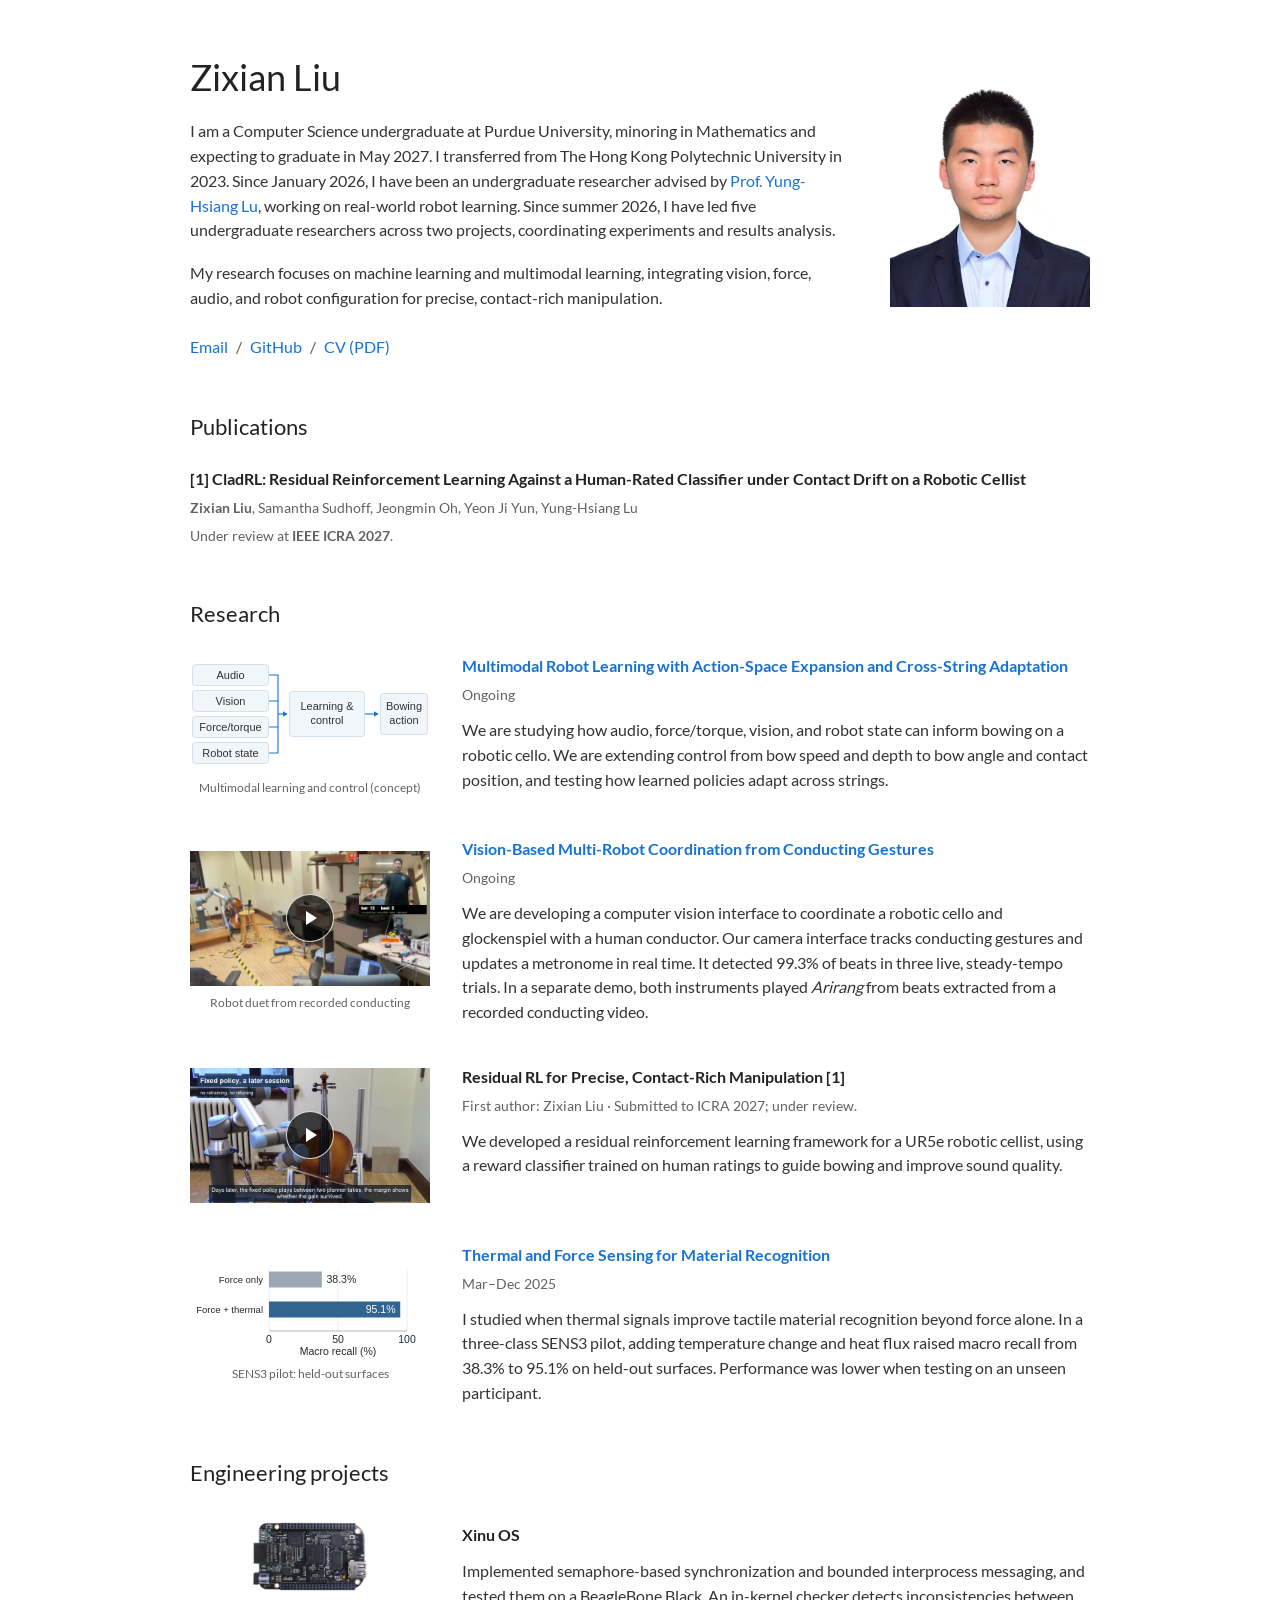
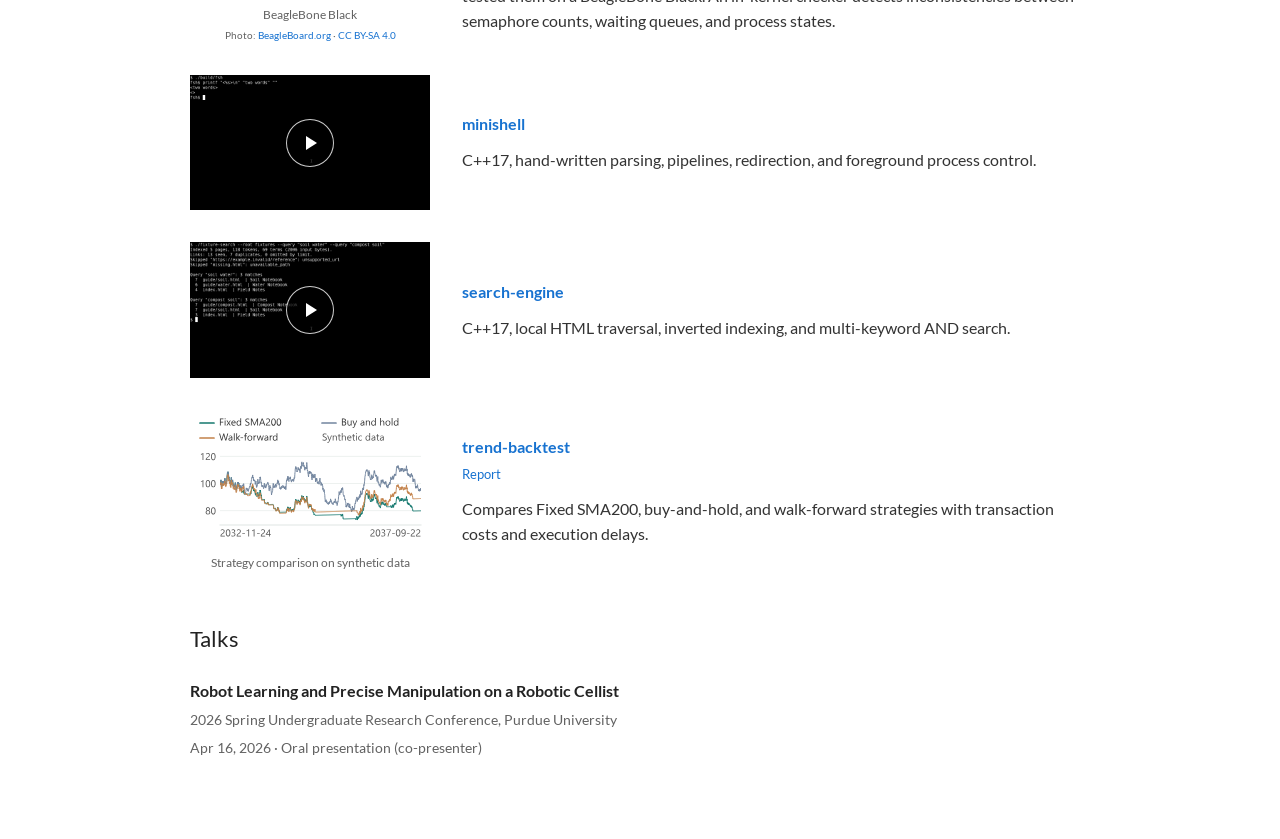
==== commit 53c4162d: "Present tactile sensing as research with measured results" ====
--- a/index.html
+++ b/index.html
@@ -8,11 +8,10 @@
 <p class="meta">Under review at <strong>IEEE ICRA 2027</strong>.</p></article>
 </section>
 <section id="research"><h2>Research</h2><article class="research-item with-media"><figure class="research-media multimodal-visual"><img src="assets/multimodal-concept.svg" alt="Conceptual flow from audio, vision, force/torque, and robot state through learning and control to bowing action; a research direction, not a fixed implemented architecture." width="240" height="114"><figcaption>Multimodal learning and control (concept)</figcaption></figure><div class="research-text"><h3><a href="https://github.com/Kevin-Liu-PU/robotic-cellist" target="_blank" rel="noopener noreferrer">Multimodal Robot Learning with Action-Space Expansion and Cross-String Adaptation</a></h3><p class="meta">Ongoing</p><p class="description">We are studying how audio, force/torque, vision, and robot state can inform bowing on a robotic cello. We are extending control from bow speed and depth to bow angle and contact position, and testing how learned policies adapt across strings.</p></div></article><article class="research-item project-row" id="hand-gesture-conducting"><figure class="project-visual"><div class="video-player"><div class="video-frame"><video tabindex="0" controls playsinline preload="metadata" width="1136" height="640" poster="assets/projects/robot-duet-poster.jpg" aria-label="A Mini Robotic Concert: Human Conducting and Multi-Robot Coordination demonstration video"><source src="assets/projects/robot-duet.mp4" type="video/mp4">Your browser does not support embedded video. <a href="assets/projects/robot-duet.mp4" target="_blank" rel="noopener noreferrer">Open demo video</a>.</video><button class="video-play" type="button" aria-label="Play A Mini Robotic Concert: Human Conducting and Multi-Robot Coordination demonstration video" hidden><svg viewBox="0 0 24 24" aria-hidden="true" focusable="false"><path d="M8 5v14l11-7z" fill="currentColor"/></svg></button></div><p class="video-status" role="status" hidden></p></div><figcaption>Robot duet from recorded conducting</figcaption></figure><div class="project-summary"><h3><a href="https://github.com/Kevin-Liu-PU/mini-robotic-concert" target="_blank" rel="noopener noreferrer">Vision-Based Multi-Robot Coordination from Conducting Gestures</a></h3><p class="meta">Ongoing</p><p class="description">We are developing a computer vision interface to coordinate a robotic cello and glockenspiel with a human conductor. Our camera interface tracks conducting gestures and updates a metronome in real time. It detected 99.3% of beats in three live, steady-tempo trials. In a separate demo, both instruments played <i>Arirang</i> from beats extracted from a recorded conducting video.</p></div></article><article class="research-item with-media"><figure class="research-media"><div class="video-player"><div class="video-frame"><video tabindex="0" controls playsinline preload="none" width="1280" height="720" poster="assets/robotic-cellist-poster.jpg" aria-label="Robotic Cellist demonstration video"><source src="assets/robotic-cellist-homepage.mp4" type="video/mp4">Your browser does not support embedded video. <a href="assets/robotic-cellist-homepage.mp4" target="_blank" rel="noopener noreferrer">Open demo video</a>.</video><button class="video-play" type="button" aria-label="Play Robotic Cellist demonstration video" hidden><svg viewBox="0 0 24 24" aria-hidden="true" focusable="false"><path d="M8 5v14l11-7z" fill="currentColor"/></svg></button></div><p class="video-status" role="status" hidden></p></div></figure><div class="research-text"><h3>Residual RL for Precise, Contact-Rich Manipulation [1]</h3><p class="meta">First author: Zixian Liu · Submitted to ICRA 2027; under review.</p><p class="description">We developed a residual reinforcement learning framework for a UR5e robotic cellist, using a reward classifier trained on human ratings to guide bowing and improve sound quality.</p></div></article>
-<article class="research-item project-row" id="thermal-tactile-sensing">
-  <figure class="project-visual"><a href="thermal-tactile-sensing.html" aria-label="Explore the tactile sensing demo"><img src="assets/projects/thermal-tactile-sensing.svg" alt="Illustration of a fingertip contacting a surface, with force and heat flow marked separately." width="480" height="272"></a><figcaption>Force and heat at contact (schematic)</figcaption></figure>
-  <div class="project-summary"><h3><a href="thermal-tactile-sensing.html">Thermal and Force Sensing for Material Recognition</a></h3><p class="meta">Mar–Dec 2025</p>
-  <p class="description">What does a temperature signal tell us about a surface that force alone does not? I explored this question across three tactile datasets. In a small study of human touch, adding thermal cues helped the model recognize unseen surfaces, but performance was lower when testing on a different participant.</p>
-  <p class="project-links"><a href="thermal-tactile-sensing.html#demo">Explore the demo</a></p></div>
+<article class="research-item with-media" id="thermal-tactile-sensing">
+  <figure class="research-media multimodal-visual"><a href="thermal-tactile-sensing.html#demo" aria-label="See tactile sensing results"><img src="assets/projects/thermal-tactile-sensing.svg" alt="On held-out surfaces, macro recall was 38.3% with force only and 95.1% with force plus thermal signals." width="480" height="222"></a><figcaption>SENS3 pilot: held-out surfaces</figcaption></figure>
+  <div class="research-text"><h3><a href="thermal-tactile-sensing.html">Thermal and Force Sensing for Material Recognition</a></h3><p class="meta">Mar–Dec 2025</p>
+  <p class="description">I studied when thermal signals improve tactile material recognition beyond force alone. In a three-class SENS3 pilot, adding temperature change and heat flux raised macro recall from 38.3% to 95.1% on held-out surfaces. Performance was lower when testing on an unseen participant.</p></div>
 </article></section>
 <section id="projects" class="engineering"><h2>Engineering projects</h2><ul class="project-list"><li class="project-row"><figure class="project-visual xinu-photo"><a class="project-image-link" href="assets/projects/beaglebone-black.webp" aria-label="View BeagleBone Black reference photograph" target="_blank" rel="noopener noreferrer"><img src="assets/projects/beaglebone-black.webp" alt="Official BeagleBone Black reference photograph by BeagleBoard.org." width="2317" height="1508"></a><figcaption>BeagleBone Black<span class="photo-credit">Photo: <a href="https://docs.beagleboard.org/boards/beaglebone/black/ch10.html" target="_blank" rel="noopener noreferrer">BeagleBoard.org</a> &middot; <a href="https://creativecommons.org/licenses/by-sa/4.0/" target="_blank" rel="license noopener noreferrer">CC BY-SA 4.0</a></span></figcaption></figure><div class="project-summary"><h3>Xinu OS</h3><p class="description">Implemented semaphore-based synchronization and bounded interprocess messaging, and tested them on a BeagleBone Black. An in-kernel checker detects inconsistencies between semaphore counts, waiting queues, and process states.</p></div></li><li class="project-row"><figure class="project-visual"><div class="video-player"><div class="video-frame"><video tabindex="0" controls playsinline preload="metadata" width="1348" height="760" poster="assets/projects/minishell-poster.jpg" aria-label="minishell demonstration video"><source src="assets/projects/minishell.mp4" type="video/mp4">Your browser does not support embedded video. <a href="assets/projects/minishell.mp4" target="_blank" rel="noopener noreferrer">Open video</a>.</video><button class="video-play" type="button" aria-label="Play minishell demonstration video" hidden><svg viewBox="0 0 24 24" aria-hidden="true" focusable="false"><path d="M8 5v14l11-7z" fill="currentColor"/></svg></button></div><p class="video-status" role="status" hidden></p></div></figure><div class="project-summary"><h3><a href="https://github.com/Kevin-Liu-PU/minishell" target="_blank" rel="noopener noreferrer">minishell</a></h3><p class="description">C++17, hand-written parsing, pipelines, redirection, and foreground process control.</p></div></li><li class="project-row"><figure class="project-visual"><div class="video-player"><div class="video-frame"><video tabindex="0" controls playsinline preload="metadata" width="1348" height="760" poster="assets/projects/search-engine-poster.jpg" aria-label="search-engine demonstration video"><source src="assets/projects/search-engine.mp4" type="video/mp4">Your browser does not support embedded video. <a href="assets/projects/search-engine.mp4" target="_blank" rel="noopener noreferrer">Open video</a>.</video><button class="video-play" type="button" aria-label="Play search-engine demonstration video" hidden><svg viewBox="0 0 24 24" aria-hidden="true" focusable="false"><path d="M8 5v14l11-7z" fill="currentColor"/></svg></button></div><p class="video-status" role="status" hidden></p></div></figure><div class="project-summary"><h3><a href="https://github.com/Kevin-Liu-PU/search-engine" target="_blank" rel="noopener noreferrer">search-engine</a></h3><p class="description">C++17, local HTML traversal, inverted indexing, and multi-keyword AND search.</p></div></li><li class="project-row"><figure class="project-visual"><a class="project-image-link" href="assets/projects/trend-backtest-comparison.svg" aria-label="View the three-strategy comparison on synthetic data" target="_blank" rel="noopener noreferrer"><img src="assets/projects/trend-backtest-comparison.svg" alt="Synthetic data equity curves for Fixed SMA200, Buy and hold, and Walk-forward strategies over the same evaluation period, all starting at 100." width="240" height="136"></a><figcaption>Strategy comparison on synthetic data</figcaption></figure><div class="project-summary"><h3><a href="https://github.com/Kevin-Liu-PU/trend-backtest" target="_blank" rel="noopener noreferrer">trend-backtest</a></h3><p class="project-links"><a href="https://kevin-liu-pu.github.io/trend-backtest/" target="_blank" rel="noopener noreferrer">Report</a></p><p class="description">Compares Fixed SMA200, buy-and-hold, and walk-forward strategies with transaction costs and execution delays.</p></div></li></ul></section>
 <section id="talks"><h2>Talks</h2><article class="talk-item"><h3>Robot Learning and Precise Manipulation on a Robotic Cellist</h3><p class="meta">2026 Spring Undergraduate Research Conference, Purdue University</p><p class="meta"><time datetime="2026-04-16">Apr 16, 2026</time> &middot; Oral presentation (co-presenter)</p></article></section>
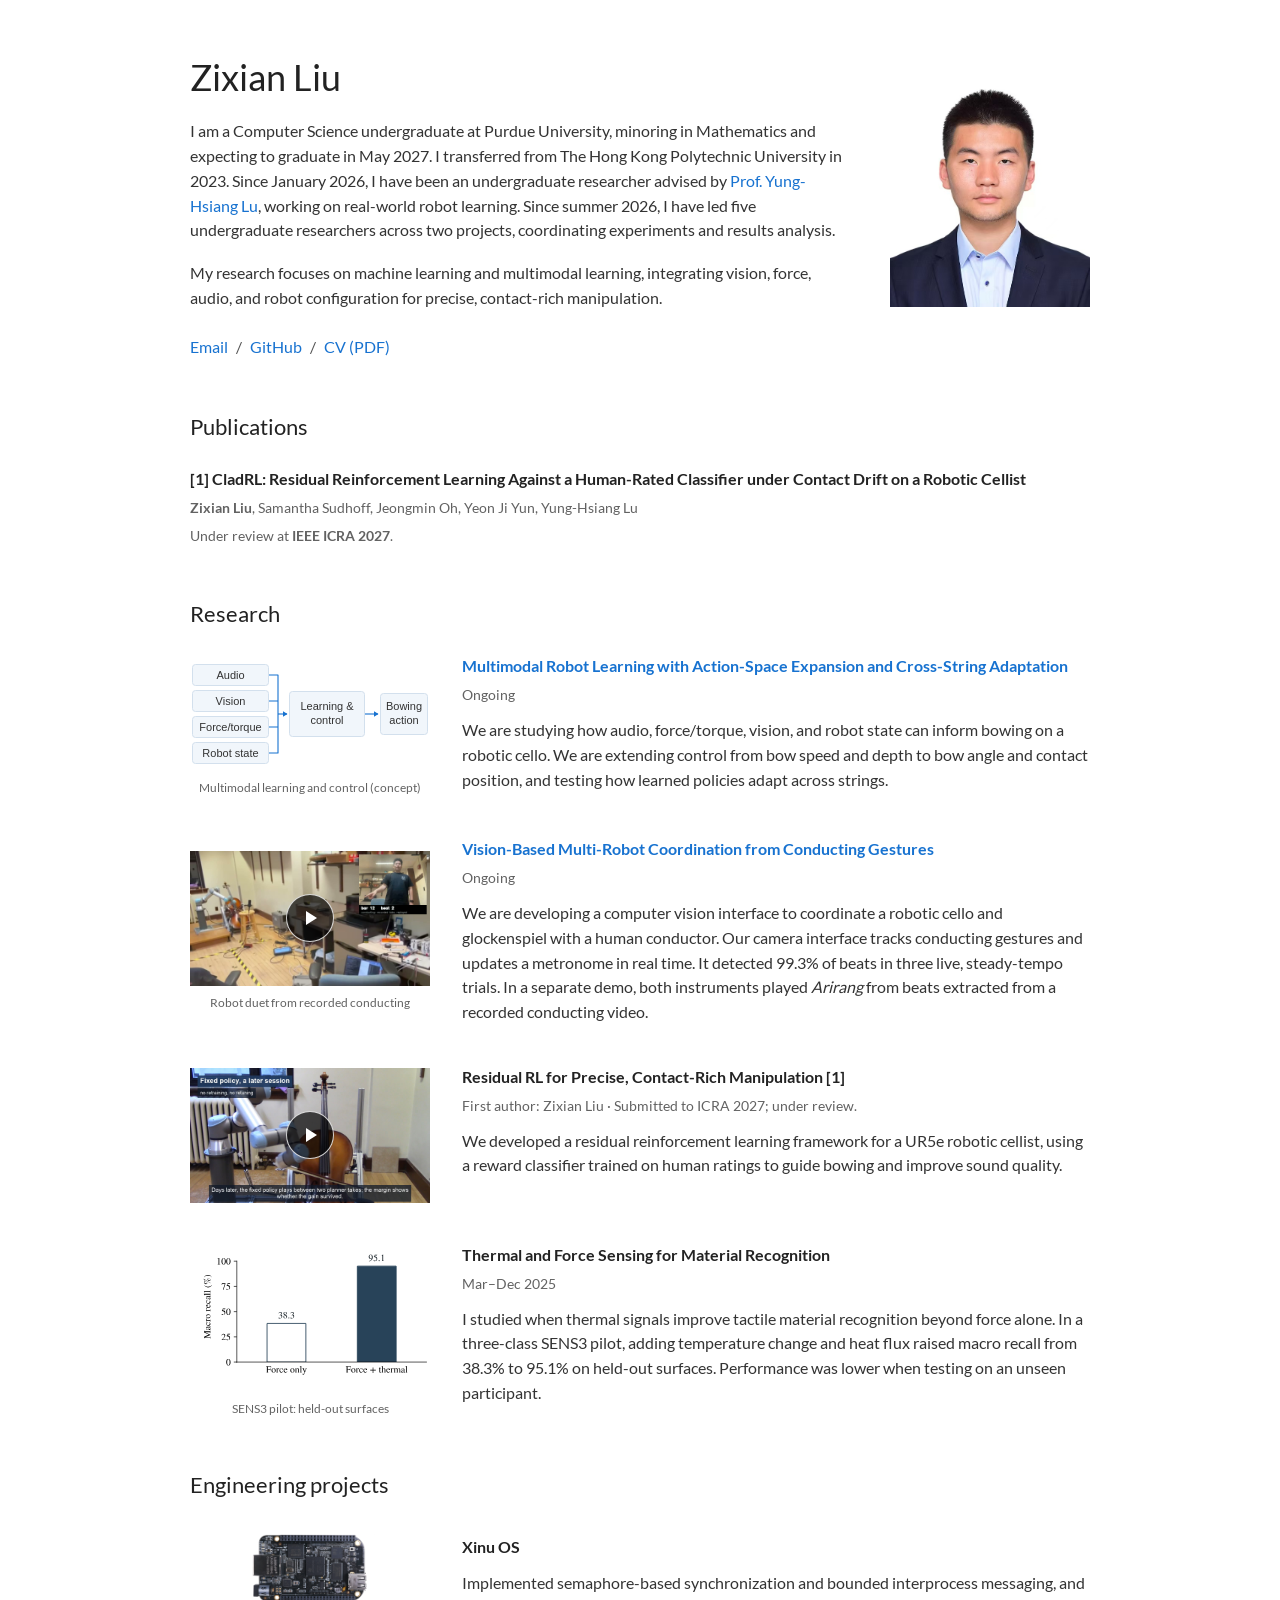
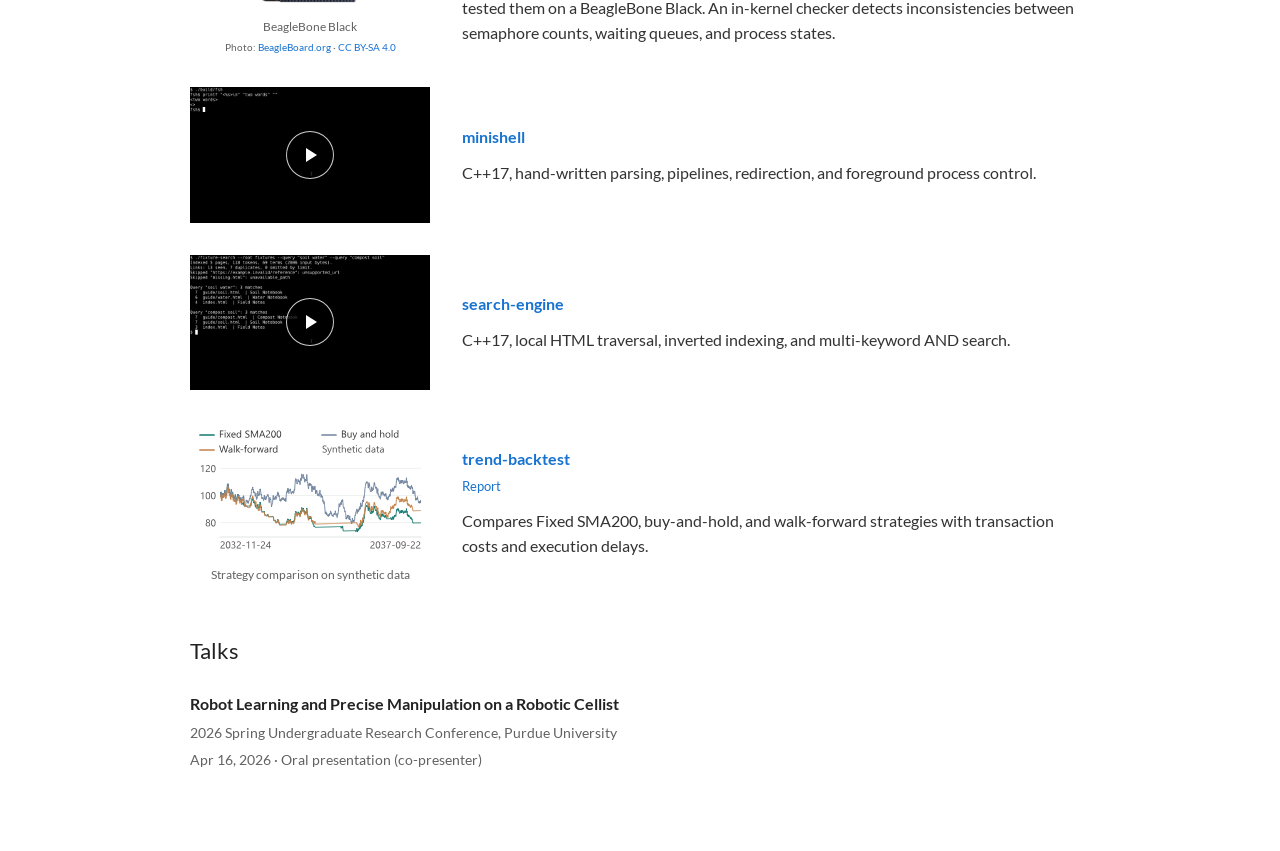
==== commit 54a860c1: "Replace tactile demo with a standalone scientific figure" ====
--- a/index.html
+++ b/index.html
@@ -9,8 +9,8 @@
 </section>
 <section id="research"><h2>Research</h2><article class="research-item with-media"><figure class="research-media multimodal-visual"><img src="assets/multimodal-concept.svg" alt="Conceptual flow from audio, vision, force/torque, and robot state through learning and control to bowing action; a research direction, not a fixed implemented architecture." width="240" height="114"><figcaption>Multimodal learning and control (concept)</figcaption></figure><div class="research-text"><h3><a href="https://github.com/Kevin-Liu-PU/robotic-cellist" target="_blank" rel="noopener noreferrer">Multimodal Robot Learning with Action-Space Expansion and Cross-String Adaptation</a></h3><p class="meta">Ongoing</p><p class="description">We are studying how audio, force/torque, vision, and robot state can inform bowing on a robotic cello. We are extending control from bow speed and depth to bow angle and contact position, and testing how learned policies adapt across strings.</p></div></article><article class="research-item project-row" id="hand-gesture-conducting"><figure class="project-visual"><div class="video-player"><div class="video-frame"><video tabindex="0" controls playsinline preload="metadata" width="1136" height="640" poster="assets/projects/robot-duet-poster.jpg" aria-label="A Mini Robotic Concert: Human Conducting and Multi-Robot Coordination demonstration video"><source src="assets/projects/robot-duet.mp4" type="video/mp4">Your browser does not support embedded video. <a href="assets/projects/robot-duet.mp4" target="_blank" rel="noopener noreferrer">Open demo video</a>.</video><button class="video-play" type="button" aria-label="Play A Mini Robotic Concert: Human Conducting and Multi-Robot Coordination demonstration video" hidden><svg viewBox="0 0 24 24" aria-hidden="true" focusable="false"><path d="M8 5v14l11-7z" fill="currentColor"/></svg></button></div><p class="video-status" role="status" hidden></p></div><figcaption>Robot duet from recorded conducting</figcaption></figure><div class="project-summary"><h3><a href="https://github.com/Kevin-Liu-PU/mini-robotic-concert" target="_blank" rel="noopener noreferrer">Vision-Based Multi-Robot Coordination from Conducting Gestures</a></h3><p class="meta">Ongoing</p><p class="description">We are developing a computer vision interface to coordinate a robotic cello and glockenspiel with a human conductor. Our camera interface tracks conducting gestures and updates a metronome in real time. It detected 99.3% of beats in three live, steady-tempo trials. In a separate demo, both instruments played <i>Arirang</i> from beats extracted from a recorded conducting video.</p></div></article><article class="research-item with-media"><figure class="research-media"><div class="video-player"><div class="video-frame"><video tabindex="0" controls playsinline preload="none" width="1280" height="720" poster="assets/robotic-cellist-poster.jpg" aria-label="Robotic Cellist demonstration video"><source src="assets/robotic-cellist-homepage.mp4" type="video/mp4">Your browser does not support embedded video. <a href="assets/robotic-cellist-homepage.mp4" target="_blank" rel="noopener noreferrer">Open demo video</a>.</video><button class="video-play" type="button" aria-label="Play Robotic Cellist demonstration video" hidden><svg viewBox="0 0 24 24" aria-hidden="true" focusable="false"><path d="M8 5v14l11-7z" fill="currentColor"/></svg></button></div><p class="video-status" role="status" hidden></p></div></figure><div class="research-text"><h3>Residual RL for Precise, Contact-Rich Manipulation [1]</h3><p class="meta">First author: Zixian Liu · Submitted to ICRA 2027; under review.</p><p class="description">We developed a residual reinforcement learning framework for a UR5e robotic cellist, using a reward classifier trained on human ratings to guide bowing and improve sound quality.</p></div></article>
 <article class="research-item with-media" id="thermal-tactile-sensing">
-  <figure class="research-media multimodal-visual"><a href="thermal-tactile-sensing.html#demo" aria-label="See tactile sensing results"><img src="assets/projects/thermal-tactile-sensing.svg" alt="On held-out surfaces, macro recall was 38.3% with force only and 95.1% with force plus thermal signals." width="480" height="222"></a><figcaption>SENS3 pilot: held-out surfaces</figcaption></figure>
-  <div class="research-text"><h3><a href="thermal-tactile-sensing.html">Thermal and Force Sensing for Material Recognition</a></h3><p class="meta">Mar–Dec 2025</p>
+  <figure class="research-media multimodal-visual"><img src="assets/projects/thermal-tactile-sensing.svg" alt="On held-out surfaces, macro recall was 38.3% with force only and 95.1% with force plus thermal signals." width="480" height="292"><figcaption>SENS3 pilot: held-out surfaces</figcaption></figure>
+  <div class="research-text"><h3>Thermal and Force Sensing for Material Recognition</h3><p class="meta">Mar–Dec 2025</p>
   <p class="description">I studied when thermal signals improve tactile material recognition beyond force alone. In a three-class SENS3 pilot, adding temperature change and heat flux raised macro recall from 38.3% to 95.1% on held-out surfaces. Performance was lower when testing on an unseen participant.</p></div>
 </article></section>
 <section id="projects" class="engineering"><h2>Engineering projects</h2><ul class="project-list"><li class="project-row"><figure class="project-visual xinu-photo"><a class="project-image-link" href="assets/projects/beaglebone-black.webp" aria-label="View BeagleBone Black reference photograph" target="_blank" rel="noopener noreferrer"><img src="assets/projects/beaglebone-black.webp" alt="Official BeagleBone Black reference photograph by BeagleBoard.org." width="2317" height="1508"></a><figcaption>BeagleBone Black<span class="photo-credit">Photo: <a href="https://docs.beagleboard.org/boards/beaglebone/black/ch10.html" target="_blank" rel="noopener noreferrer">BeagleBoard.org</a> &middot; <a href="https://creativecommons.org/licenses/by-sa/4.0/" target="_blank" rel="license noopener noreferrer">CC BY-SA 4.0</a></span></figcaption></figure><div class="project-summary"><h3>Xinu OS</h3><p class="description">Implemented semaphore-based synchronization and bounded interprocess messaging, and tested them on a BeagleBone Black. An in-kernel checker detects inconsistencies between semaphore counts, waiting queues, and process states.</p></div></li><li class="project-row"><figure class="project-visual"><div class="video-player"><div class="video-frame"><video tabindex="0" controls playsinline preload="metadata" width="1348" height="760" poster="assets/projects/minishell-poster.jpg" aria-label="minishell demonstration video"><source src="assets/projects/minishell.mp4" type="video/mp4">Your browser does not support embedded video. <a href="assets/projects/minishell.mp4" target="_blank" rel="noopener noreferrer">Open video</a>.</video><button class="video-play" type="button" aria-label="Play minishell demonstration video" hidden><svg viewBox="0 0 24 24" aria-hidden="true" focusable="false"><path d="M8 5v14l11-7z" fill="currentColor"/></svg></button></div><p class="video-status" role="status" hidden></p></div></figure><div class="project-summary"><h3><a href="https://github.com/Kevin-Liu-PU/minishell" target="_blank" rel="noopener noreferrer">minishell</a></h3><p class="description">C++17, hand-written parsing, pipelines, redirection, and foreground process control.</p></div></li><li class="project-row"><figure class="project-visual"><div class="video-player"><div class="video-frame"><video tabindex="0" controls playsinline preload="metadata" width="1348" height="760" poster="assets/projects/search-engine-poster.jpg" aria-label="search-engine demonstration video"><source src="assets/projects/search-engine.mp4" type="video/mp4">Your browser does not support embedded video. <a href="assets/projects/search-engine.mp4" target="_blank" rel="noopener noreferrer">Open video</a>.</video><button class="video-play" type="button" aria-label="Play search-engine demonstration video" hidden><svg viewBox="0 0 24 24" aria-hidden="true" focusable="false"><path d="M8 5v14l11-7z" fill="currentColor"/></svg></button></div><p class="video-status" role="status" hidden></p></div></figure><div class="project-summary"><h3><a href="https://github.com/Kevin-Liu-PU/search-engine" target="_blank" rel="noopener noreferrer">search-engine</a></h3><p class="description">C++17, local HTML traversal, inverted indexing, and multi-keyword AND search.</p></div></li><li class="project-row"><figure class="project-visual"><a class="project-image-link" href="assets/projects/trend-backtest-comparison.svg" aria-label="View the three-strategy comparison on synthetic data" target="_blank" rel="noopener noreferrer"><img src="assets/projects/trend-backtest-comparison.svg" alt="Synthetic data equity curves for Fixed SMA200, Buy and hold, and Walk-forward strategies over the same evaluation period, all starting at 100." width="240" height="136"></a><figcaption>Strategy comparison on synthetic data</figcaption></figure><div class="project-summary"><h3><a href="https://github.com/Kevin-Liu-PU/trend-backtest" target="_blank" rel="noopener noreferrer">trend-backtest</a></h3><p class="project-links"><a href="https://kevin-liu-pu.github.io/trend-backtest/" target="_blank" rel="noopener noreferrer">Report</a></p><p class="description">Compares Fixed SMA200, buy-and-hold, and walk-forward strategies with transaction costs and execution delays.</p></div></li></ul></section>
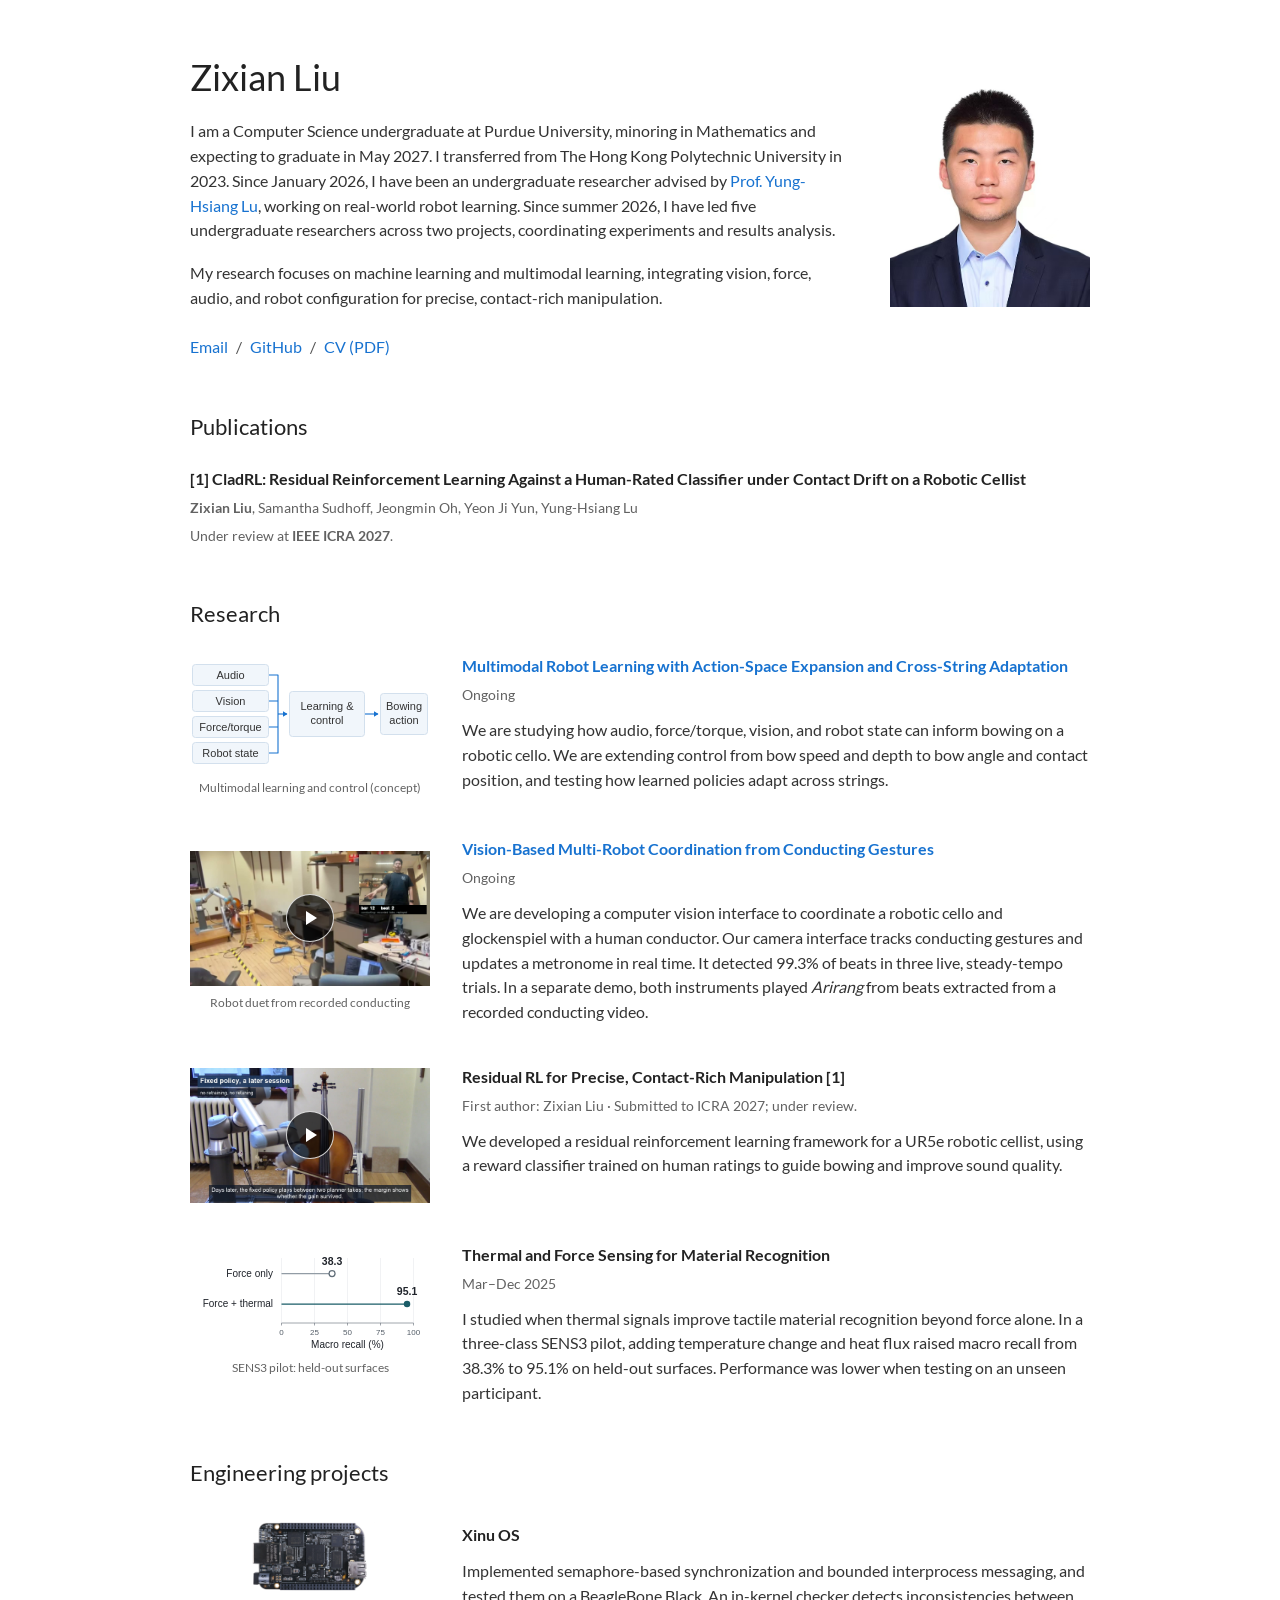
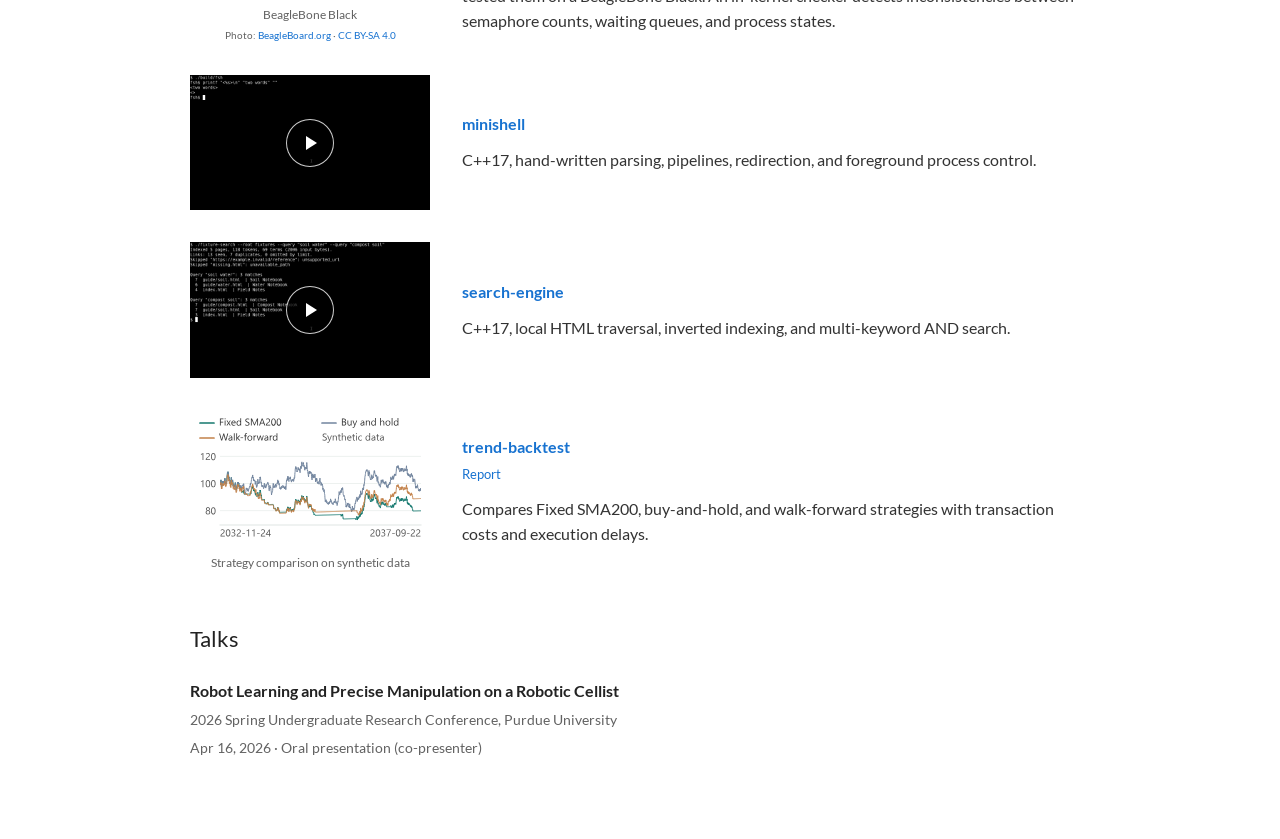
==== commit 7f1eae22: "Redraw SENS3 comparison for the research portfolio" ====
--- a/index.html
+++ b/index.html
@@ -9,7 +9,7 @@
 </section>
 <section id="research"><h2>Research</h2><article class="research-item with-media"><figure class="research-media multimodal-visual"><img src="assets/multimodal-concept.svg" alt="Conceptual flow from audio, vision, force/torque, and robot state through learning and control to bowing action; a research direction, not a fixed implemented architecture." width="240" height="114"><figcaption>Multimodal learning and control (concept)</figcaption></figure><div class="research-text"><h3><a href="https://github.com/Kevin-Liu-PU/robotic-cellist" target="_blank" rel="noopener noreferrer">Multimodal Robot Learning with Action-Space Expansion and Cross-String Adaptation</a></h3><p class="meta">Ongoing</p><p class="description">We are studying how audio, force/torque, vision, and robot state can inform bowing on a robotic cello. We are extending control from bow speed and depth to bow angle and contact position, and testing how learned policies adapt across strings.</p></div></article><article class="research-item project-row" id="hand-gesture-conducting"><figure class="project-visual"><div class="video-player"><div class="video-frame"><video tabindex="0" controls playsinline preload="metadata" width="1136" height="640" poster="assets/projects/robot-duet-poster.jpg" aria-label="A Mini Robotic Concert: Human Conducting and Multi-Robot Coordination demonstration video"><source src="assets/projects/robot-duet.mp4" type="video/mp4">Your browser does not support embedded video. <a href="assets/projects/robot-duet.mp4" target="_blank" rel="noopener noreferrer">Open demo video</a>.</video><button class="video-play" type="button" aria-label="Play A Mini Robotic Concert: Human Conducting and Multi-Robot Coordination demonstration video" hidden><svg viewBox="0 0 24 24" aria-hidden="true" focusable="false"><path d="M8 5v14l11-7z" fill="currentColor"/></svg></button></div><p class="video-status" role="status" hidden></p></div><figcaption>Robot duet from recorded conducting</figcaption></figure><div class="project-summary"><h3><a href="https://github.com/Kevin-Liu-PU/mini-robotic-concert" target="_blank" rel="noopener noreferrer">Vision-Based Multi-Robot Coordination from Conducting Gestures</a></h3><p class="meta">Ongoing</p><p class="description">We are developing a computer vision interface to coordinate a robotic cello and glockenspiel with a human conductor. Our camera interface tracks conducting gestures and updates a metronome in real time. It detected 99.3% of beats in three live, steady-tempo trials. In a separate demo, both instruments played <i>Arirang</i> from beats extracted from a recorded conducting video.</p></div></article><article class="research-item with-media"><figure class="research-media"><div class="video-player"><div class="video-frame"><video tabindex="0" controls playsinline preload="none" width="1280" height="720" poster="assets/robotic-cellist-poster.jpg" aria-label="Robotic Cellist demonstration video"><source src="assets/robotic-cellist-homepage.mp4" type="video/mp4">Your browser does not support embedded video. <a href="assets/robotic-cellist-homepage.mp4" target="_blank" rel="noopener noreferrer">Open demo video</a>.</video><button class="video-play" type="button" aria-label="Play Robotic Cellist demonstration video" hidden><svg viewBox="0 0 24 24" aria-hidden="true" focusable="false"><path d="M8 5v14l11-7z" fill="currentColor"/></svg></button></div><p class="video-status" role="status" hidden></p></div></figure><div class="research-text"><h3>Residual RL for Precise, Contact-Rich Manipulation [1]</h3><p class="meta">First author: Zixian Liu · Submitted to ICRA 2027; under review.</p><p class="description">We developed a residual reinforcement learning framework for a UR5e robotic cellist, using a reward classifier trained on human ratings to guide bowing and improve sound quality.</p></div></article>
 <article class="research-item with-media" id="thermal-tactile-sensing">
-  <figure class="research-media multimodal-visual"><img src="assets/projects/thermal-tactile-sensing.svg" alt="On held-out surfaces, macro recall was 38.3% with force only and 95.1% with force plus thermal signals." width="480" height="292"><figcaption>SENS3 pilot: held-out surfaces</figcaption></figure>
+  <figure class="research-media multimodal-visual"><img src="assets/projects/sens3-heldout-recall.svg" alt="On held-out surfaces, macro recall was 38.3% with force only and 95.1% with force plus thermal signals." width="480" height="210"><figcaption>SENS3 pilot: held-out surfaces</figcaption></figure>
   <div class="research-text"><h3>Thermal and Force Sensing for Material Recognition</h3><p class="meta">Mar–Dec 2025</p>
   <p class="description">I studied when thermal signals improve tactile material recognition beyond force alone. In a three-class SENS3 pilot, adding temperature change and heat flux raised macro recall from 38.3% to 95.1% on held-out surfaces. Performance was lower when testing on an unseen participant.</p></div>
 </article></section>
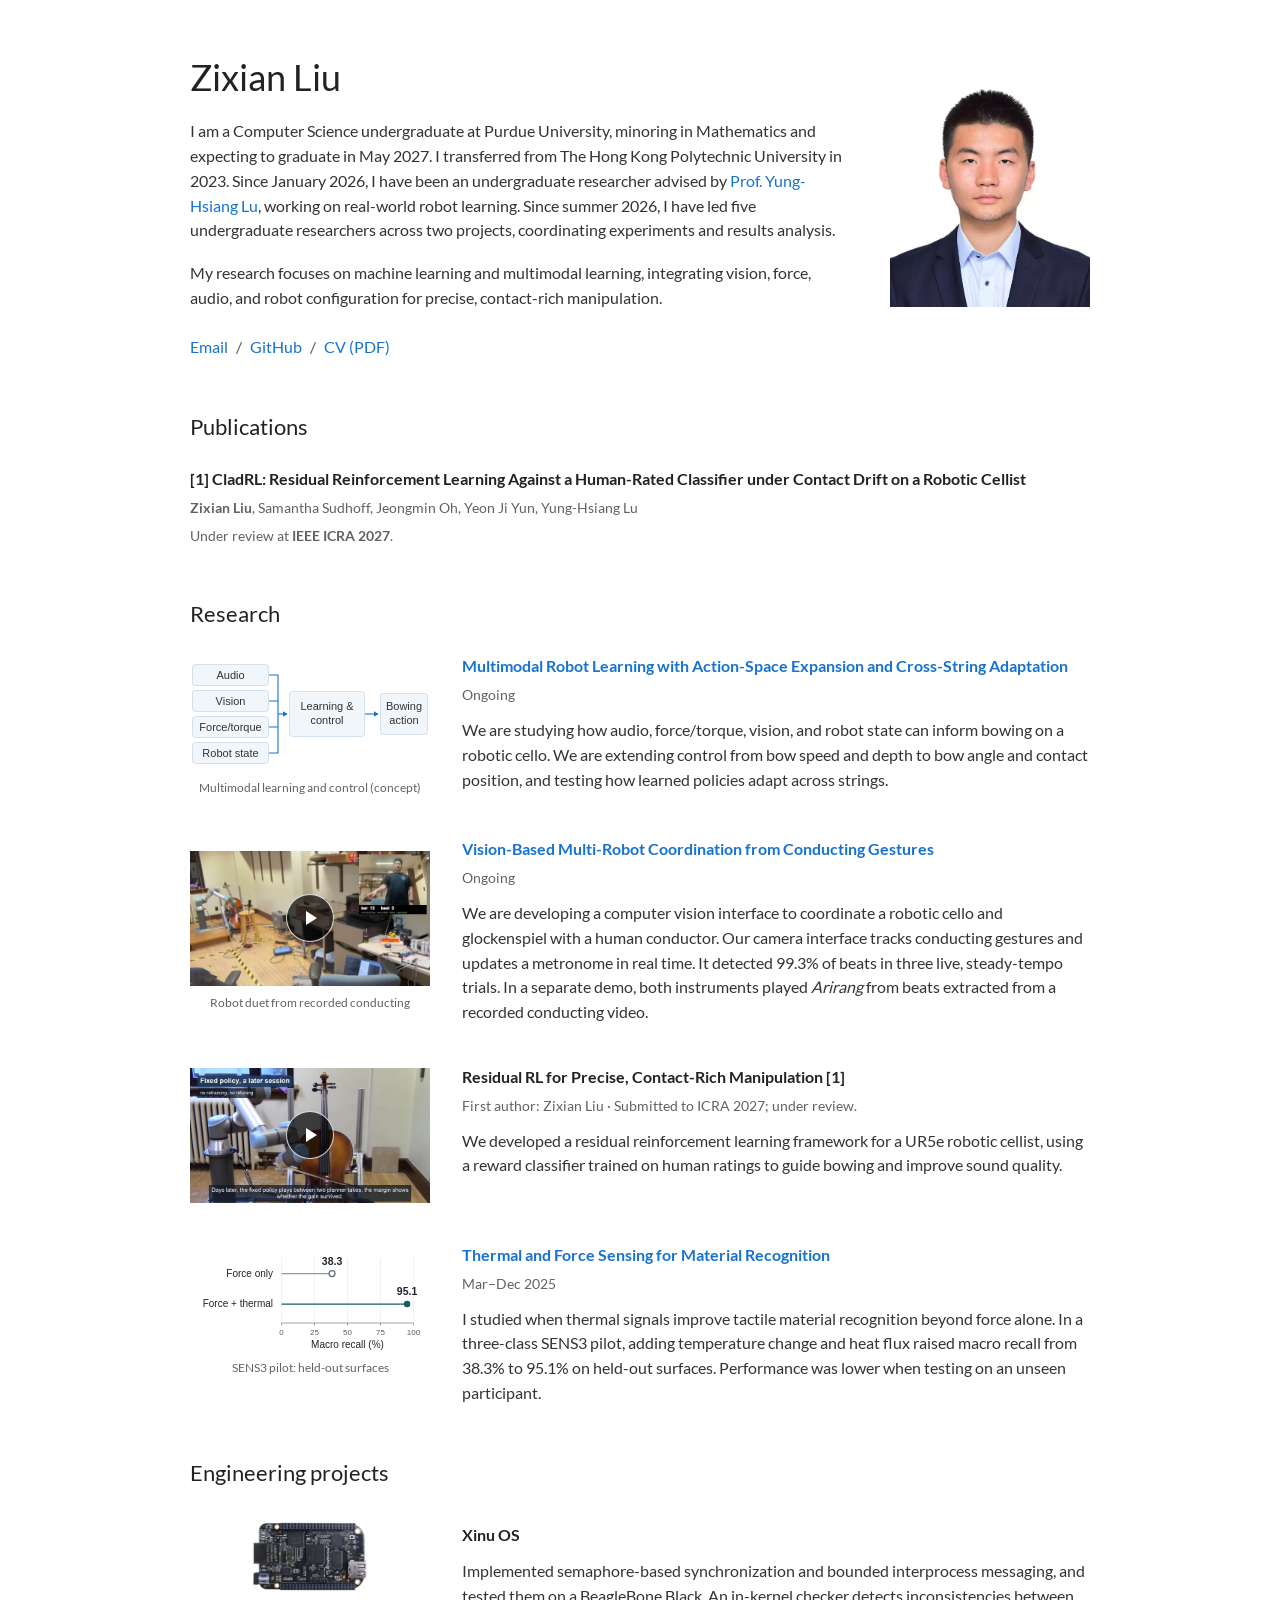
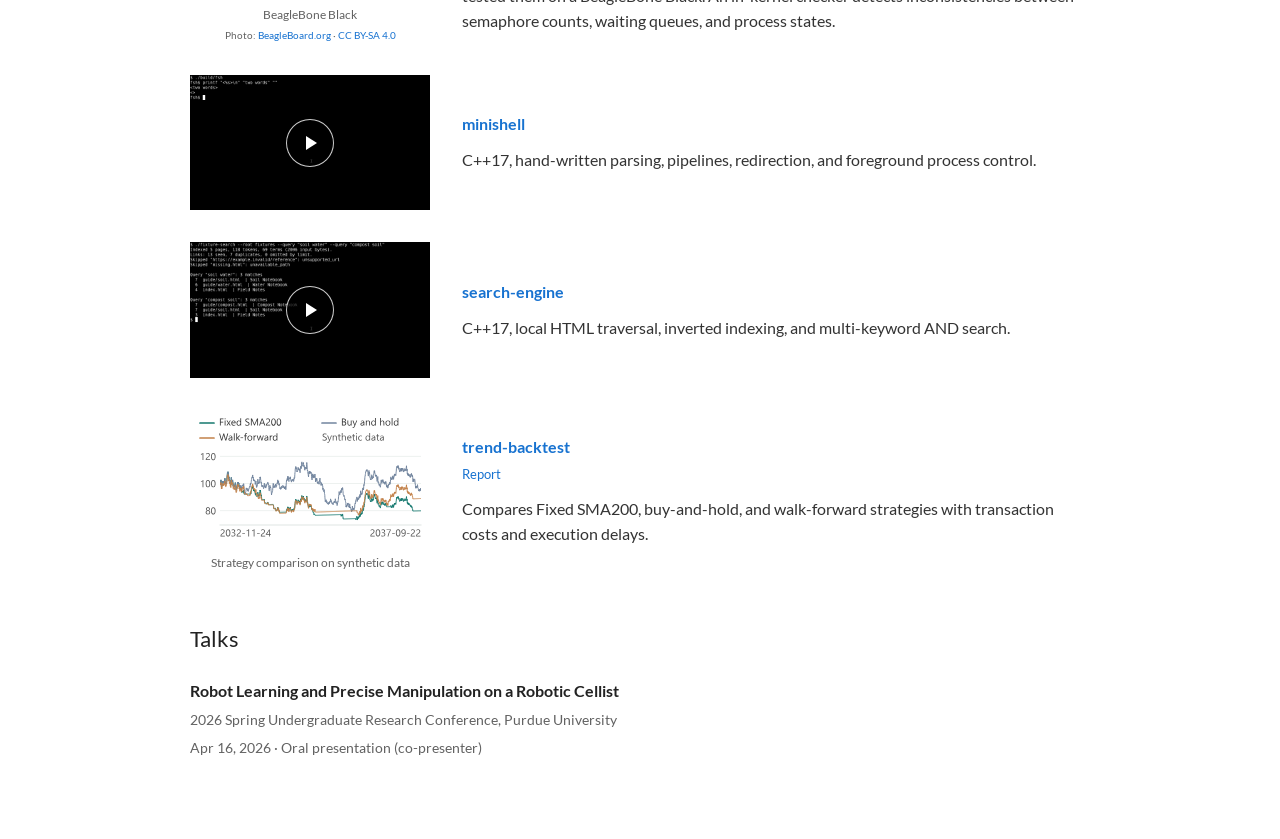
==== commit c12a4faa: "Restore tactile research details as a static title link" ====
--- a/index.html
+++ b/index.html
@@ -10,7 +10,7 @@
 <section id="research"><h2>Research</h2><article class="research-item with-media"><figure class="research-media multimodal-visual"><img src="assets/multimodal-concept.svg" alt="Conceptual flow from audio, vision, force/torque, and robot state through learning and control to bowing action; a research direction, not a fixed implemented architecture." width="240" height="114"><figcaption>Multimodal learning and control (concept)</figcaption></figure><div class="research-text"><h3><a href="https://github.com/Kevin-Liu-PU/robotic-cellist" target="_blank" rel="noopener noreferrer">Multimodal Robot Learning with Action-Space Expansion and Cross-String Adaptation</a></h3><p class="meta">Ongoing</p><p class="description">We are studying how audio, force/torque, vision, and robot state can inform bowing on a robotic cello. We are extending control from bow speed and depth to bow angle and contact position, and testing how learned policies adapt across strings.</p></div></article><article class="research-item project-row" id="hand-gesture-conducting"><figure class="project-visual"><div class="video-player"><div class="video-frame"><video tabindex="0" controls playsinline preload="metadata" width="1136" height="640" poster="assets/projects/robot-duet-poster.jpg" aria-label="A Mini Robotic Concert: Human Conducting and Multi-Robot Coordination demonstration video"><source src="assets/projects/robot-duet.mp4" type="video/mp4">Your browser does not support embedded video. <a href="assets/projects/robot-duet.mp4" target="_blank" rel="noopener noreferrer">Open demo video</a>.</video><button class="video-play" type="button" aria-label="Play A Mini Robotic Concert: Human Conducting and Multi-Robot Coordination demonstration video" hidden><svg viewBox="0 0 24 24" aria-hidden="true" focusable="false"><path d="M8 5v14l11-7z" fill="currentColor"/></svg></button></div><p class="video-status" role="status" hidden></p></div><figcaption>Robot duet from recorded conducting</figcaption></figure><div class="project-summary"><h3><a href="https://github.com/Kevin-Liu-PU/mini-robotic-concert" target="_blank" rel="noopener noreferrer">Vision-Based Multi-Robot Coordination from Conducting Gestures</a></h3><p class="meta">Ongoing</p><p class="description">We are developing a computer vision interface to coordinate a robotic cello and glockenspiel with a human conductor. Our camera interface tracks conducting gestures and updates a metronome in real time. It detected 99.3% of beats in three live, steady-tempo trials. In a separate demo, both instruments played <i>Arirang</i> from beats extracted from a recorded conducting video.</p></div></article><article class="research-item with-media"><figure class="research-media"><div class="video-player"><div class="video-frame"><video tabindex="0" controls playsinline preload="none" width="1280" height="720" poster="assets/robotic-cellist-poster.jpg" aria-label="Robotic Cellist demonstration video"><source src="assets/robotic-cellist-homepage.mp4" type="video/mp4">Your browser does not support embedded video. <a href="assets/robotic-cellist-homepage.mp4" target="_blank" rel="noopener noreferrer">Open demo video</a>.</video><button class="video-play" type="button" aria-label="Play Robotic Cellist demonstration video" hidden><svg viewBox="0 0 24 24" aria-hidden="true" focusable="false"><path d="M8 5v14l11-7z" fill="currentColor"/></svg></button></div><p class="video-status" role="status" hidden></p></div></figure><div class="research-text"><h3>Residual RL for Precise, Contact-Rich Manipulation [1]</h3><p class="meta">First author: Zixian Liu · Submitted to ICRA 2027; under review.</p><p class="description">We developed a residual reinforcement learning framework for a UR5e robotic cellist, using a reward classifier trained on human ratings to guide bowing and improve sound quality.</p></div></article>
 <article class="research-item with-media" id="thermal-tactile-sensing">
   <figure class="research-media multimodal-visual"><img src="assets/projects/sens3-heldout-recall.svg" alt="On held-out surfaces, macro recall was 38.3% with force only and 95.1% with force plus thermal signals." width="480" height="210"><figcaption>SENS3 pilot: held-out surfaces</figcaption></figure>
-  <div class="research-text"><h3>Thermal and Force Sensing for Material Recognition</h3><p class="meta">Mar–Dec 2025</p>
+  <div class="research-text"><h3><a href="thermal-tactile-sensing.html">Thermal and Force Sensing for Material Recognition</a></h3><p class="meta">Mar–Dec 2025</p>
   <p class="description">I studied when thermal signals improve tactile material recognition beyond force alone. In a three-class SENS3 pilot, adding temperature change and heat flux raised macro recall from 38.3% to 95.1% on held-out surfaces. Performance was lower when testing on an unseen participant.</p></div>
 </article></section>
 <section id="projects" class="engineering"><h2>Engineering projects</h2><ul class="project-list"><li class="project-row"><figure class="project-visual xinu-photo"><a class="project-image-link" href="assets/projects/beaglebone-black.webp" aria-label="View BeagleBone Black reference photograph" target="_blank" rel="noopener noreferrer"><img src="assets/projects/beaglebone-black.webp" alt="Official BeagleBone Black reference photograph by BeagleBoard.org." width="2317" height="1508"></a><figcaption>BeagleBone Black<span class="photo-credit">Photo: <a href="https://docs.beagleboard.org/boards/beaglebone/black/ch10.html" target="_blank" rel="noopener noreferrer">BeagleBoard.org</a> &middot; <a href="https://creativecommons.org/licenses/by-sa/4.0/" target="_blank" rel="license noopener noreferrer">CC BY-SA 4.0</a></span></figcaption></figure><div class="project-summary"><h3>Xinu OS</h3><p class="description">Implemented semaphore-based synchronization and bounded interprocess messaging, and tested them on a BeagleBone Black. An in-kernel checker detects inconsistencies between semaphore counts, waiting queues, and process states.</p></div></li><li class="project-row"><figure class="project-visual"><div class="video-player"><div class="video-frame"><video tabindex="0" controls playsinline preload="metadata" width="1348" height="760" poster="assets/projects/minishell-poster.jpg" aria-label="minishell demonstration video"><source src="assets/projects/minishell.mp4" type="video/mp4">Your browser does not support embedded video. <a href="assets/projects/minishell.mp4" target="_blank" rel="noopener noreferrer">Open video</a>.</video><button class="video-play" type="button" aria-label="Play minishell demonstration video" hidden><svg viewBox="0 0 24 24" aria-hidden="true" focusable="false"><path d="M8 5v14l11-7z" fill="currentColor"/></svg></button></div><p class="video-status" role="status" hidden></p></div></figure><div class="project-summary"><h3><a href="https://github.com/Kevin-Liu-PU/minishell" target="_blank" rel="noopener noreferrer">minishell</a></h3><p class="description">C++17, hand-written parsing, pipelines, redirection, and foreground process control.</p></div></li><li class="project-row"><figure class="project-visual"><div class="video-player"><div class="video-frame"><video tabindex="0" controls playsinline preload="metadata" width="1348" height="760" poster="assets/projects/search-engine-poster.jpg" aria-label="search-engine demonstration video"><source src="assets/projects/search-engine.mp4" type="video/mp4">Your browser does not support embedded video. <a href="assets/projects/search-engine.mp4" target="_blank" rel="noopener noreferrer">Open video</a>.</video><button class="video-play" type="button" aria-label="Play search-engine demonstration video" hidden><svg viewBox="0 0 24 24" aria-hidden="true" focusable="false"><path d="M8 5v14l11-7z" fill="currentColor"/></svg></button></div><p class="video-status" role="status" hidden></p></div></figure><div class="project-summary"><h3><a href="https://github.com/Kevin-Liu-PU/search-engine" target="_blank" rel="noopener noreferrer">search-engine</a></h3><p class="description">C++17, local HTML traversal, inverted indexing, and multi-keyword AND search.</p></div></li><li class="project-row"><figure class="project-visual"><a class="project-image-link" href="assets/projects/trend-backtest-comparison.svg" aria-label="View the three-strategy comparison on synthetic data" target="_blank" rel="noopener noreferrer"><img src="assets/projects/trend-backtest-comparison.svg" alt="Synthetic data equity curves for Fixed SMA200, Buy and hold, and Walk-forward strategies over the same evaluation period, all starting at 100." width="240" height="136"></a><figcaption>Strategy comparison on synthetic data</figcaption></figure><div class="project-summary"><h3><a href="https://github.com/Kevin-Liu-PU/trend-backtest" target="_blank" rel="noopener noreferrer">trend-backtest</a></h3><p class="project-links"><a href="https://kevin-liu-pu.github.io/trend-backtest/" target="_blank" rel="noopener noreferrer">Report</a></p><p class="description">Compares Fixed SMA200, buy-and-hold, and walk-forward strategies with transaction costs and execution delays.</p></div></li></ul></section>
